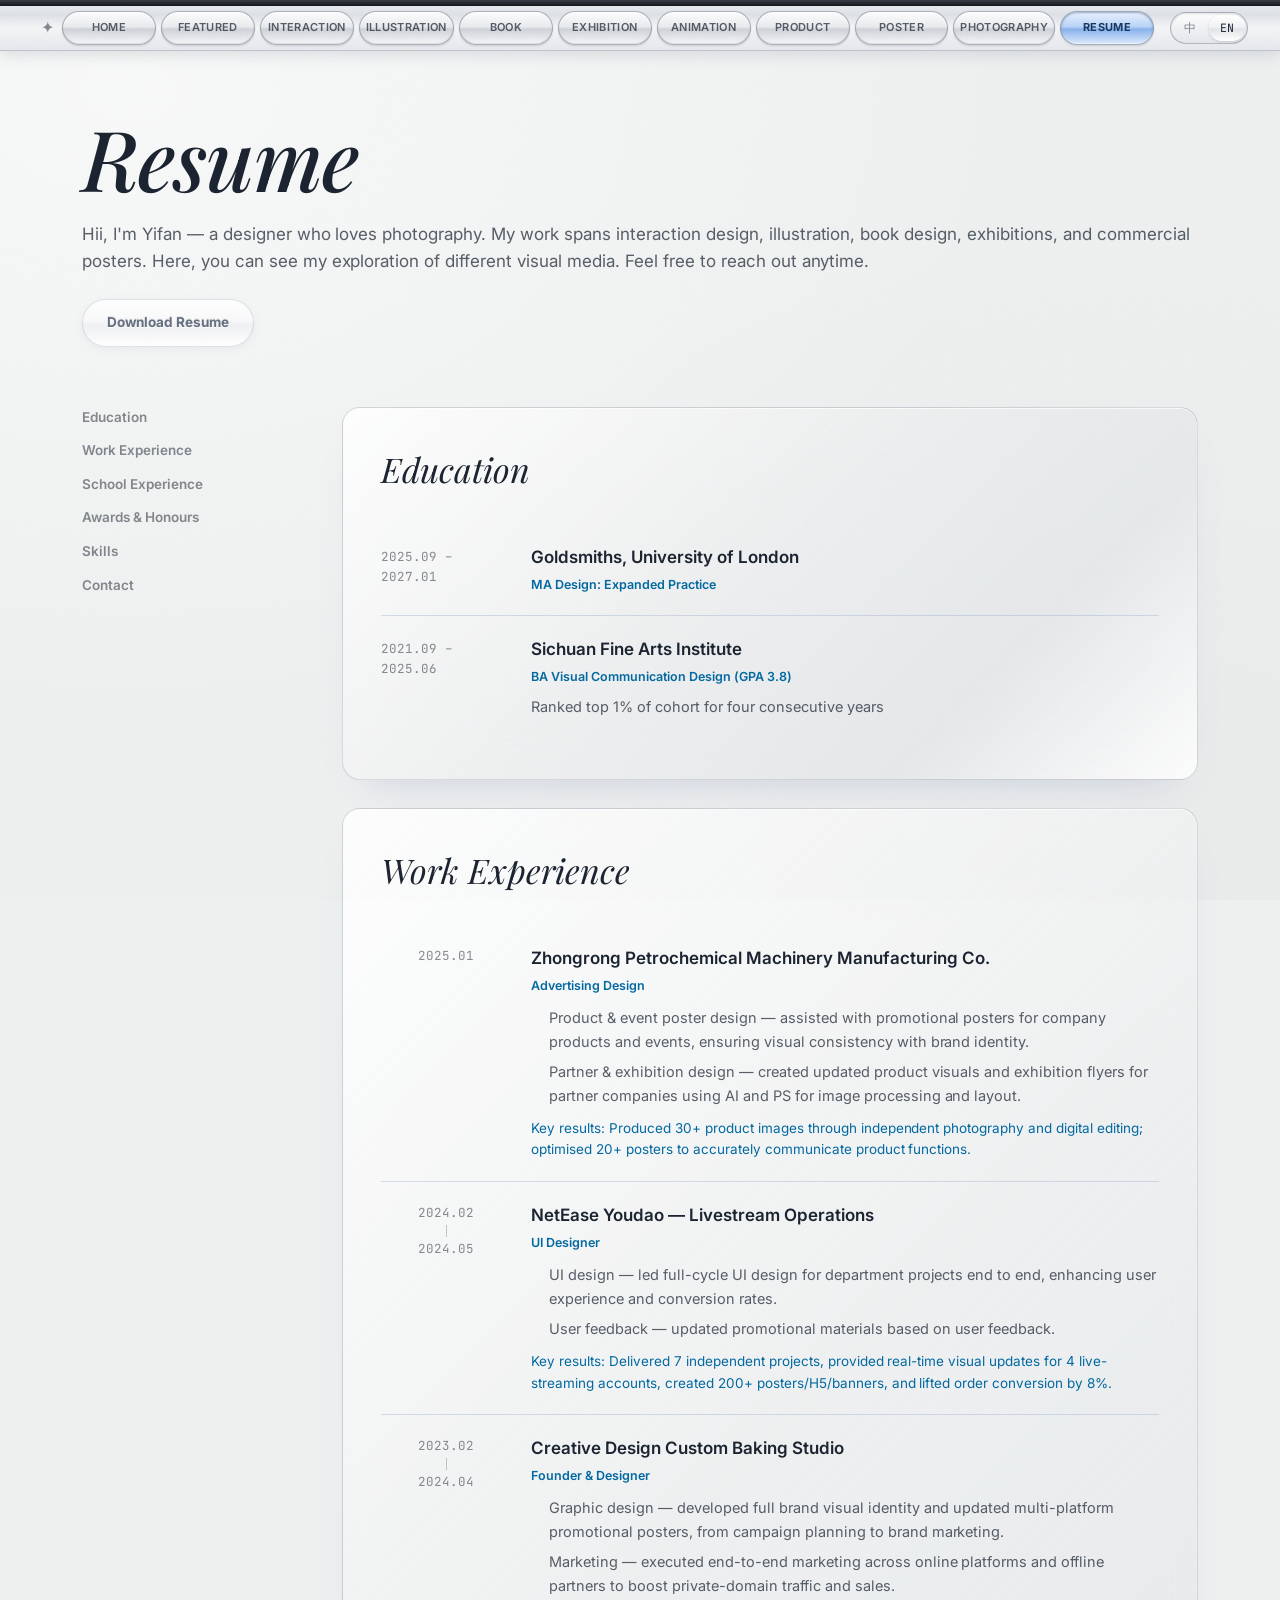
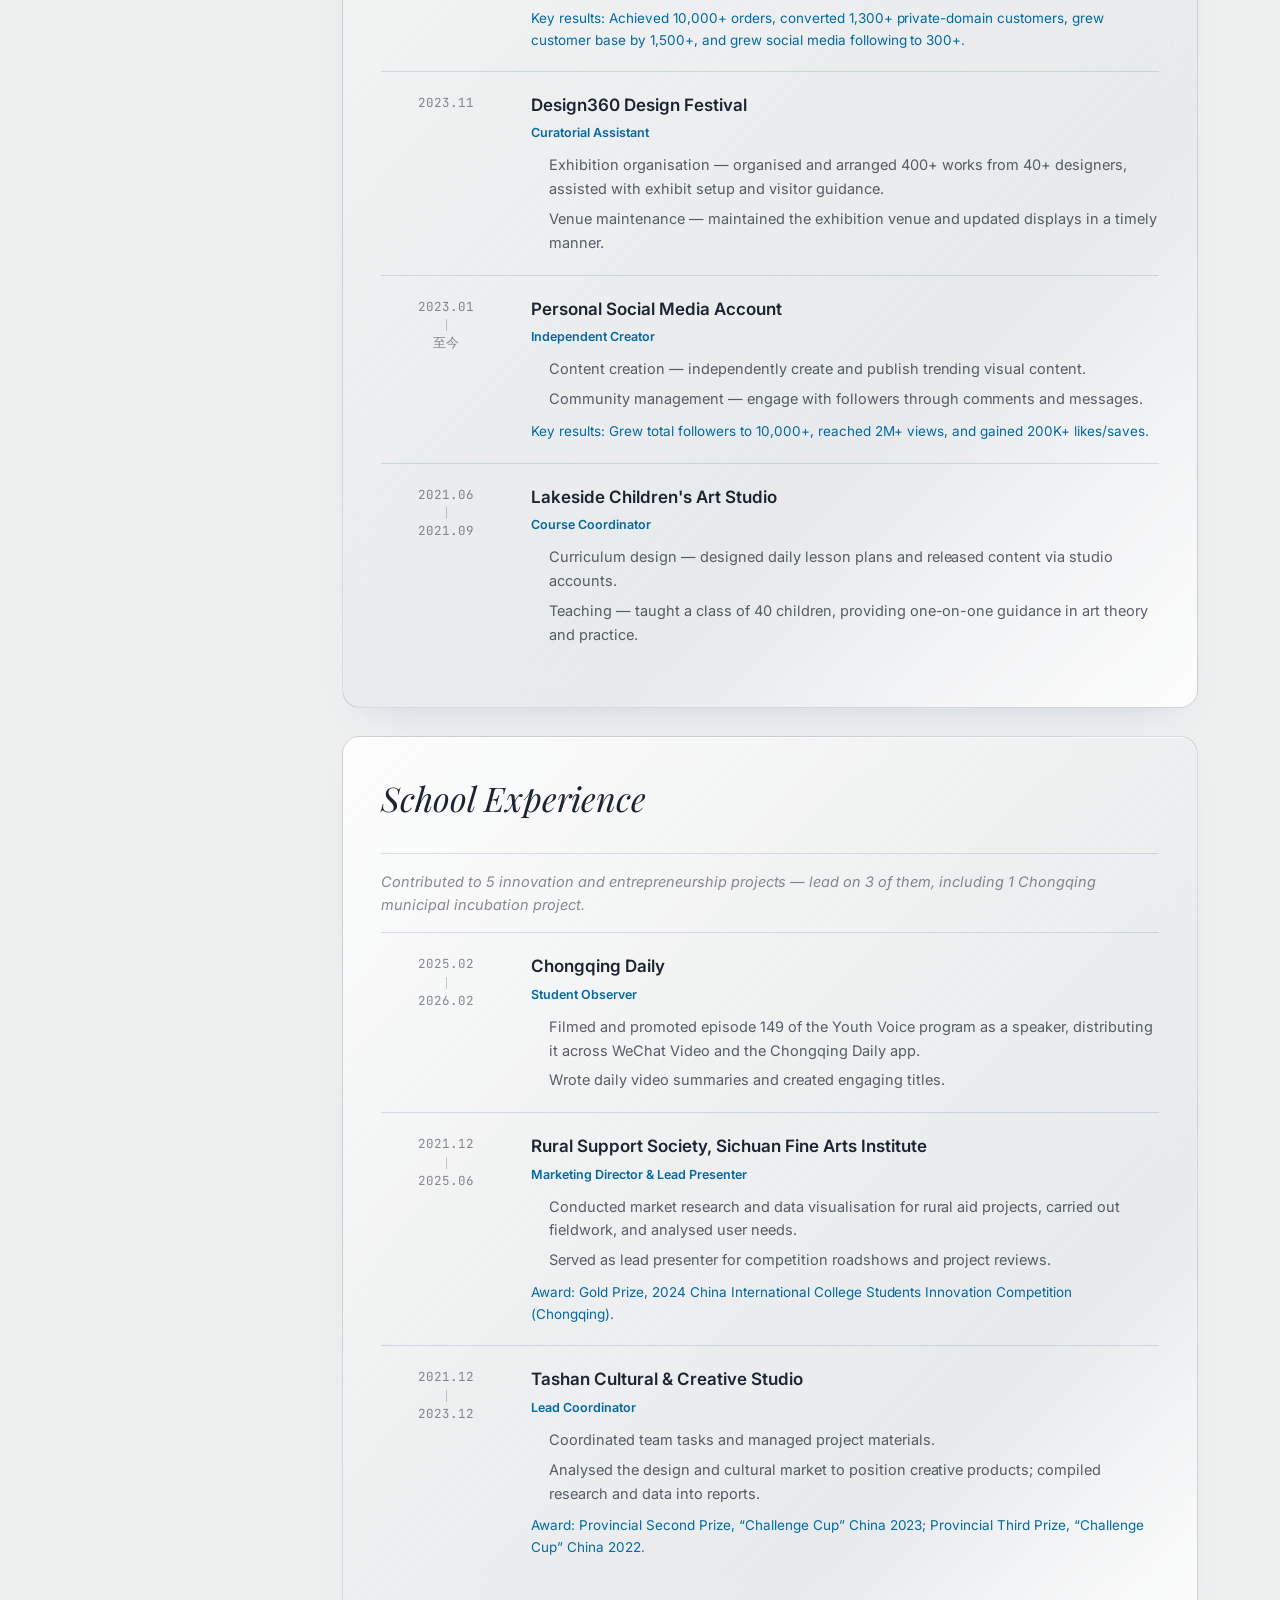
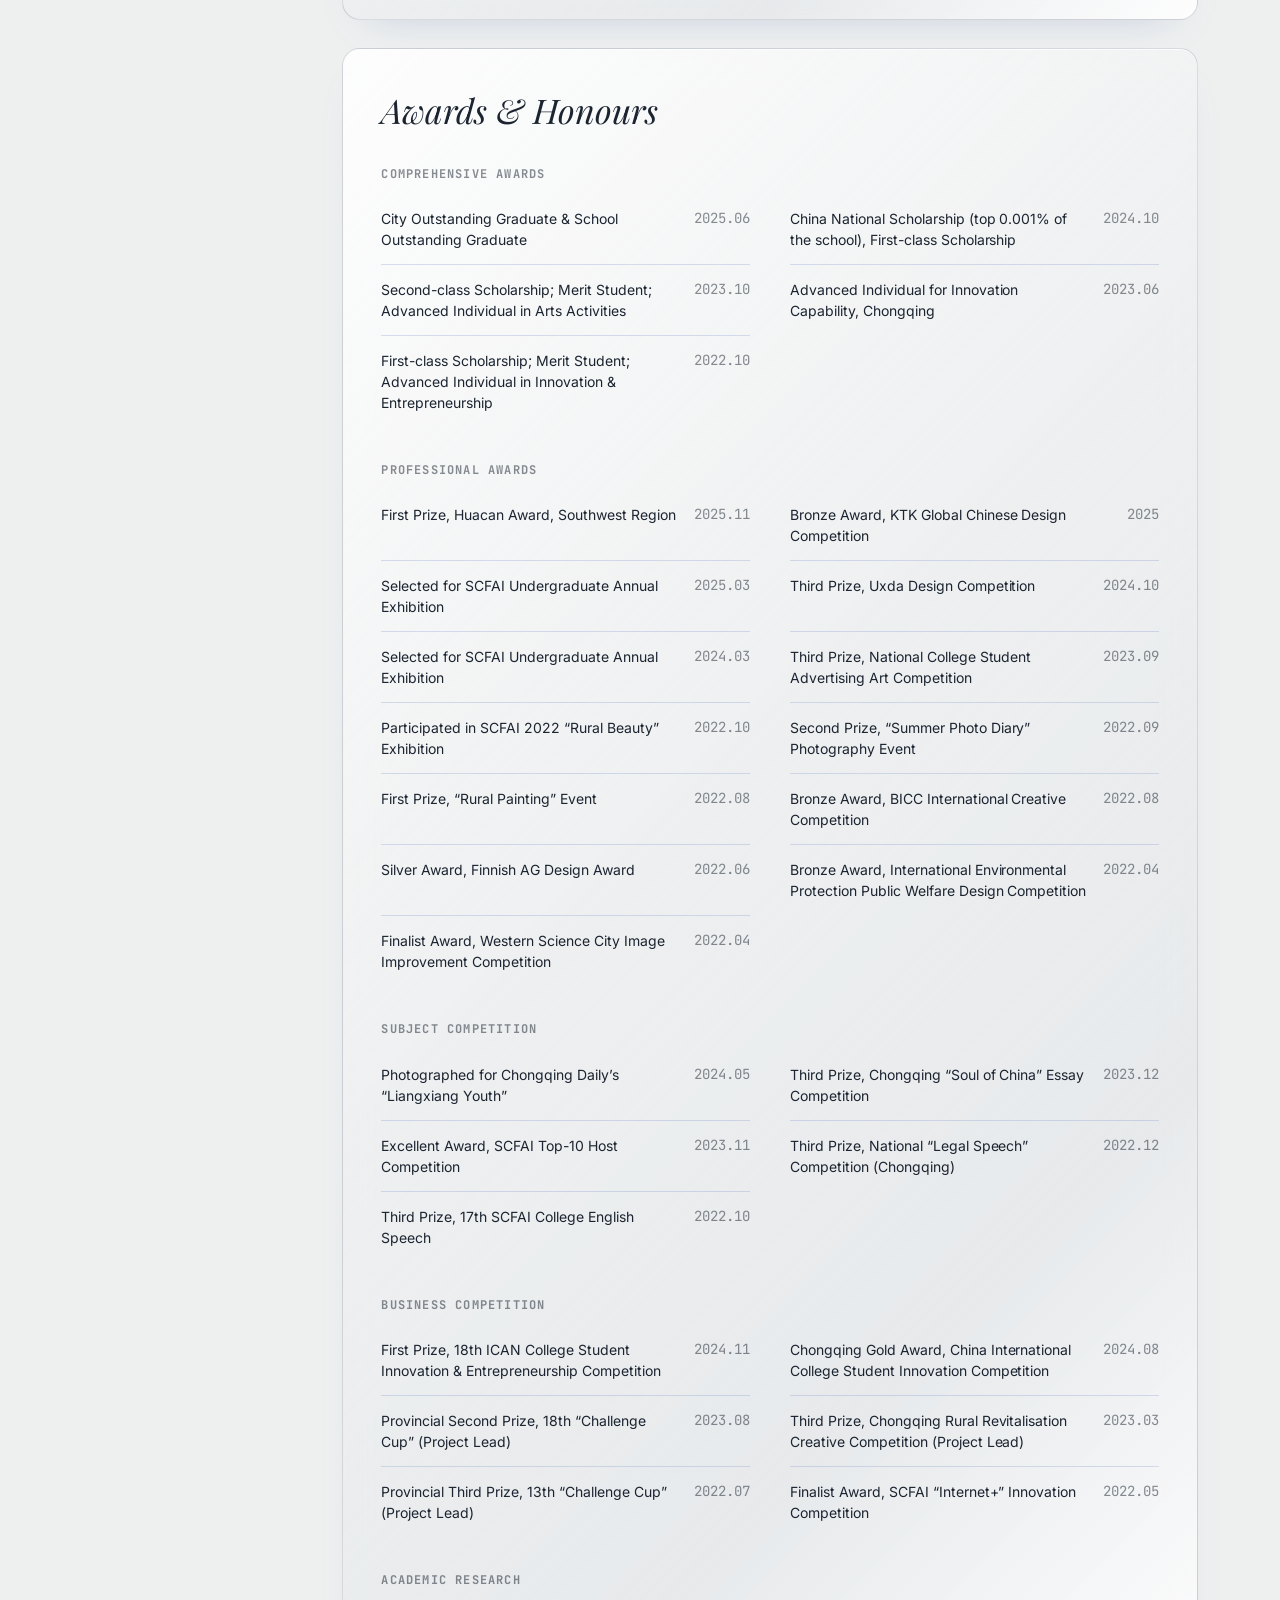
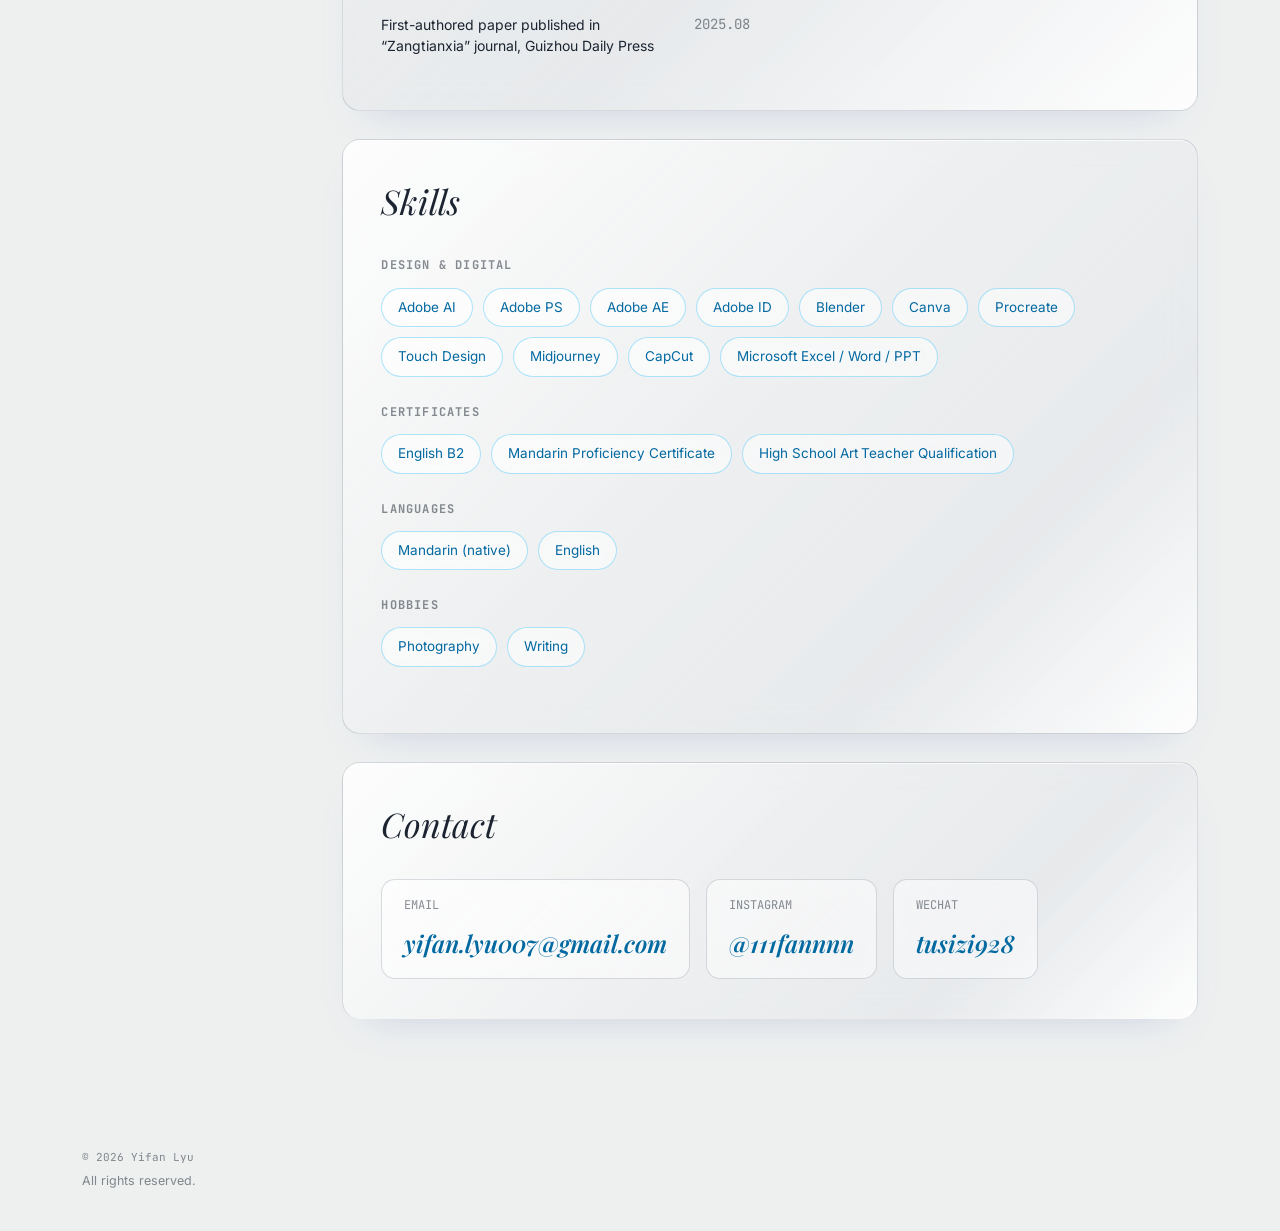
==== about.html @ 65c14242 "v62: mobile-only hero/nav/category/resume rework All changes scoped to max-width media queries — des" ====
<!doctype html>
<html lang="en" data-lang="en">
<head>
<meta charset="UTF-8">
<meta name="viewport" content="width=device-width, initial-scale=1.0">
<title>Resume — Yifan Lyu</title>
<meta name="description" content="Yifan Lyu: education, work experience, awards and contact.">
<link rel="stylesheet" href="css/style.css?v=62">
</head>
<body class="page-about">

<nav class="site-nav">
  <div class="nav-inner">
    <a href="index.html" class="brand" aria-label="Home"><span class="brand-mark">✦</span></a>
    <div class="nav-right">
      <div class="nav-links nav-links-cats" id="nav-cat-links"></div>
      <div class="nav-links nav-links-simple">
        <a href="index.html" data-i18n="nav_home">首页</a>
        <a href="index.html#cat-tiles-section" data-i18n="nav_categories">作品分类</a>
        <a href="index.html#featured-section" data-i18n="nav_featured">精选项目</a>
        <a href="about.html" data-i18n="nav_about">简历</a>
      </div>
      <div class="lang-toggle">
        <button data-lang="zh">中</button>
        <button data-lang="en">EN</button>
      </div>
    </div>
  </div>
</nav>

<header class="page-hero reveal">
  <h1 data-i18n="about_title">简历</h1>
  <p class="intro-bio" data-i18n="intro_bio" style="margin-top:20px;"></p>
  <a class="btn-line" style="margin-top:24px;" href="assets/resume/ifa-lyu-resume.pdf" target="_blank" rel="noopener" data-i18n="about_resume_cta">下载简历</a>
</header>

<div class="about-layout">
  <nav class="about-toc">
    <a href="#education" data-i18n="about_education_kicker">教育背景</a>
    <a href="#work" data-i18n="about_work_kicker">工作经历</a>
    <a href="#research" data-i18n="about_research_kicker">校园经历</a>
    <a href="#awards" data-i18n="about_awards_kicker">荣誉与奖项</a>
    <a href="#skills" data-i18n="about_skills_kicker">技能</a>
    <a href="#contact" data-i18n="about_contact_kicker">联系方式</a>
  </nav>

  <div>
    <section class="about-section reveal" id="education">
      <h2 data-i18n="about_education_kicker">教育背景</h2>
      <div id="education-list"></div>
    </section>

    <section class="about-section reveal" id="work">
      <h2 data-i18n="about_work_kicker">工作经历</h2>
      <div id="work-list"></div>
    </section>

    <section class="about-section reveal" id="research">
      <h2 data-i18n="about_research_kicker">校园经历</h2>
      <div id="research-list"></div>
    </section>

    <section class="about-section reveal" id="awards">
      <h2 data-i18n="about_awards_kicker">荣誉与奖项</h2>
      <div id="awards-list"></div>
    </section>

    <section class="about-section reveal" id="skills">
      <h2 data-i18n="about_skills_kicker">技能</h2>
      <div class="skills-row">
        <h4 data-i18n="skills_design">设计与数字工具</h4>
        <div class="chip-set" id="skills-design"></div>
      </div>
      <div class="skills-row">
        <h4 data-i18n="skills_research">证书</h4>
        <div class="chip-set" id="skills-research"></div>
      </div>
      <div class="skills-row">
        <h4 data-i18n="skills_lang">语言</h4>
        <div class="chip-set" id="skills-lang"></div>
      </div>
      <div class="skills-row">
        <h4 data-i18n="skills_hobbies">兴趣爱好</h4>
        <div class="chip-set" id="skills-hobbies"></div>
      </div>
    </section>

    <section class="about-section reveal" id="contact" style="border-bottom:none;">
      <h2 data-i18n="about_contact_kicker">联系方式</h2>
      <div class="contact-block">
        <div class="contact-item">
          <div class="label">Email</div>
          <a class="value" id="contact-email" href="#"></a>
        </div>
        <div class="contact-item">
          <div class="label">Instagram</div>
          <a class="value" id="contact-instagram" href="#" target="_blank" rel="noopener"></a>
        </div>
        <div class="contact-item">
          <div class="label">WeChat</div>
          <div class="value" id="contact-wechat"></div>
        </div>
      </div>
    </section>
  </div>
</div>

<footer class="site-footer">
  <div class="foot-left">
    <span class="page-index">© <span id="year"></span> Yifan Lyu</span>
    <span data-i18n="footer_rights">保留所有权利。</span>
  </div>
</footer>

<div class="confirm-modal" id="photo-confirm-modal" aria-hidden="true">
  <div class="confirm-backdrop" data-confirm-close></div>
  <div class="confirm-card win">
    <div class="win-titlebar">
      <span class="win-icon"></span>
      <span class="win-title" data-i18n="photo_confirm_title">跳转提示</span>
      <div class="win-controls"><span data-confirm-close>x</span></div>
    </div>
    <div class="win-body confirm-body">
      <p data-i18n="photo_confirm_body">即将离开本站，前往一个独立的摄影作品网站。</p>
      <div class="confirm-actions">
        <button type="button" class="btn-line" data-confirm-close data-i18n="photo_confirm_cancel">取消</button>
        <button type="button" class="btn-solid" id="photo-confirm-ok" data-i18n="photo_confirm_ok">继续前往</button>
      </div>
    </div>
  </div>
</div>

<script src="js/data.js?v=62"></script>
<script src="js/main.js?v=62"></script>
<script src="js/about.js?v=62"></script>
<script>document.getElementById("year").textContent = new Date().getFullYear();</script>
</body>
</html>
---- css/style.css ----
/* =========================================================================
   Yifan Lyu — Portfolio
   Design system: cool pale ground, italic serif display type mixed with a
   grotesk sans, a glossy multi-hue accent system (echoing the 3D-lettered
   "Welcome" key art), hand-marked details.
========================================================================= */

@import url("https://fonts.googleapis.com/css2?family=Playfair+Display:ital,wght@0,500;0,600;0,700;1,500;1,600;1,700&family=Noto+Serif+SC:wght@500;600&family=Inter:wght@400;500;600;700;800;900&family=JetBrains+Mono:wght@400;500&family=Yellowtail&family=Noto+Sans+SC:wght@300;400;500;600&display=swap");

:root {
  --bg: #eef0f0;
  --bg-soft: #e3e6e5;
  --card: #ffffff;
  --ink: #1b2430;
  --ink-70: rgba(27, 36, 48, 0.72);
  --ink-50: rgba(27, 36, 48, 0.52);
  --line: rgba(120, 145, 200, 0.28);
  --line-strong: rgba(70, 90, 140, 0.32);
  --accent: #0369a1;
  --accent-warm: #b91c1c;
  --accent-warm-border: rgba(185, 28, 28, .35);
  --accent-2: #38bdf8;
  --cat-heading: #5b6fc4; /* single blue-violet used for category headings/folder names — not per-category, just one consistent color */
  --accent-pale: #e0f2fe;
  --accent-grad: linear-gradient(125deg, #7dd3fc 0%, #38bdf8 45%, #c084fc 100%);
  --purple: #6b21a8;
  --purple-2: #c084fc;
  --purple-pale: #f3e8ff;

  /* neutral gray-white glass — nav, panels, cards, buttons */
  --glass-grad: linear-gradient(135deg, rgba(255,255,255,.88) 0%, rgba(238,239,240,.68) 45%, rgba(226,228,232,.55) 75%, rgba(255,255,255,.88) 100%);
  --glass-border: rgba(120, 130, 145, 0.28);
  /* white-glass, same material as the buttons — folder tiles + feature cards */
  --folder-grad: linear-gradient(180deg, #ffffff 0%, #f4f5f7 45%, #e3e5ea 55%, #ffffff 100%);
  /* deep, low-shine graphite text treatment for tile numbers etc. */
  --metal-grad: linear-gradient(180deg, #4b5361 0%, #333a45 45%, #3d4451 55%, #262b34 100%);

  --c-yingxiang: #d1531f;
  --c-shouhui: #4f8f52;
  --c-shuji: #ab8f52;
  --c-vi: #9a524f;
  --c-jiaohu: #4f7fb0;
  --c-chanpin: #6f6fae;
  --c-haibao: #c2894f;
  --sage: #d7ddce;
  --sage-ink: #2a2f27;

  --serif: "Playfair Display", "Noto Serif SC", "PingFang SC", serif;
  --sans: "Inter", "PingFang SC", "Microsoft YaHei", "Noto Sans SC", -apple-system, sans-serif;
  --mono: "JetBrains Mono", ui-monospace, monospace;

  --container: 1180px;
  --edge: clamp(20px, 5vw, 32px);
  --radius: 8px;
}

* { box-sizing: border-box; }
html { scroll-behavior: smooth; }

/* Work-listing and project-detail pages keep the warm red accent; the
   homepage and resume page stay on the cool blue --accent default. */
.page-work, .page-project { --accent: var(--accent-warm); }

body {
  margin: 0;
  background-color: var(--bg);
  background-image:
    radial-gradient(at 10% 10%, rgba(255, 255, 255, 0.6) 0px, transparent 55%),
    radial-gradient(at 90% 90%, rgba(0, 0, 0, 0.02) 0px, transparent 55%);
  background-attachment: fixed;
  color: var(--ink);
  font-family: var(--sans);
  font-size: 16px;
  line-height: 1.6;
  letter-spacing: -0.001em;
  -webkit-font-smoothing: antialiased;
  -moz-osx-font-smoothing: grayscale;
  text-rendering: optimizeLegibility;
  overflow-x: hidden;
  cursor: url("../assets/img/cursor-mosaic.png") 2 2, auto;
}

/* Reusable frosted-glass panel — used for nav chrome, cards and boxed content
   so the whole site reads as one consistent Y2K glass system. */
.glass-panel {
  background: var(--glass-grad);
  -webkit-backdrop-filter: blur(20px) saturate(140%);
  backdrop-filter: blur(20px) saturate(140%);
  border: 1px solid var(--glass-border);
  box-shadow: 0 16px 40px rgba(148, 163, 184, 0.20), inset 0 1.5px 0 rgba(255,255,255,.95), inset 0 -2px 4px rgba(186,230,253,.3);
}

img, video { max-width: 100%; display: block; }
a { color: inherit; text-decoration: none; }
button { font: inherit; color: inherit; background: none; border: none; cursor: pointer; }
ul { margin: 0; padding: 0; list-style: none; }
h1, h2, h3, h4, p { margin: 0; }

.container { max-width: var(--container); margin: 0 auto; padding: 0 var(--edge); }

::selection { background: var(--accent); color: var(--bg); }

/* background grain + texture ------------------------------------------- */
body::before {
  content: "";
  position: fixed; inset: 0; pointer-events: none; z-index: 9000;
  opacity: 0.035; mix-blend-mode: multiply;
  background-image: url("data:image/svg+xml,%3Csvg xmlns='http://www.w3.org/2000/svg' width='120' height='120'%3E%3Cfilter id='n'%3E%3CfeTurbulence type='fractalNoise' baseFrequency='0.9' numOctaves='2' stitchTiles='stitch'/%3E%3C/filter%3E%3Crect width='100%25' height='100%25' filter='url(%23n)'/%3E%3C/svg%3E");
}

/* custom cursor ---------------------------------------------------------- */
.cursor-dot {
  position: fixed; top: 0; left: 0; width: 14px; height: 14px;
  border-radius: 50%; background: var(--accent); pointer-events: none;
  z-index: 9999; transform: translate(-50%, -50%);
  transition: width .2s, height .2s, background .2s, opacity .2s;
  opacity: 0;
}
.cursor-dot.active { opacity: 1; }
.cursor-dot.big { width: 46px; height: 46px; background: rgba(209, 83, 31, 0.14); border: 1.5px solid var(--accent); }
@media (max-width: 900px), (hover: none) { .cursor-dot { display: none; } }

/* -------------------------------------------------------------------- nav
   Classic Mac OS X / early-2000s browser chrome: a thin dark strip on top,
   then a steel-gray beveled bar of individually pill-shaped, 3D tab
   buttons — each with its own top highlight and bottom bevel, not a flat
   flush strip of hairline-divided cells. */
.site-nav {
  position: sticky; top: 0; left: 0; right: 0; z-index: 500;
  background: linear-gradient(180deg, #eef0f3 0%, #dde1e6 30%, #f4f5f7 55%, #e6e8ec 100%);
  border-bottom: 1px solid rgba(120, 130, 145, .4);
  box-shadow: 0 4px 14px rgba(60, 70, 90, 0.14);
}
/* nav content is capped to the same --container column as every other
   section so the nav buttons line up with body text at every viewport
   width, while the bar's background/shadow still bleeds full width */
.nav-inner {
  display: flex; align-items: center;
  padding: 6px var(--edge) 0;
  min-height: 50px;
}
.site-nav::before {
  content: ""; position: absolute; top: 0; left: 0; right: 0; height: 6px;
  background: linear-gradient(180deg, #3a3f47 0%, #14161a 100%);
  z-index: 0; pointer-events: none;
}
.site-nav .brand {
  position: relative; z-index: 1;
  display: flex; align-items: center; justify-content: center;
  width: 30px; height: 34px; flex-shrink: 0;
}
.brand-mark {
  font-size: 16px; color: var(--ink-50); transition: color .2s, transform .3s;
}
.site-nav .brand:hover .brand-mark { color: var(--accent); transform: rotate(90deg); }

.nav-links { display: flex; align-items: stretch; gap: 5px; height: 34px; }
.nav-links a {
  display: flex; align-items: center; justify-content: center;
  font-size: 12px; font-weight: 600; letter-spacing: .03em; text-transform: uppercase;
  position: relative; padding: 0 15px; border-radius: 999px;
  background: linear-gradient(180deg, #fdfdfe 0%, #e9ebee 46%, #cfd3d9 54%, #f6f7f8 100%);
  border: 1px solid rgba(110, 120, 135, .55);
  box-shadow: inset 0 1px 0 rgba(255,255,255,.95), inset 0 -1px 1px rgba(30,35,45,.12), 0 1px 2px rgba(30,35,45,.15);
  color: var(--ink-70); transition: background .18s, color .18s, box-shadow .18s, transform .15s;
}
.nav-links a:hover { transform: translateY(-1px); box-shadow: inset 0 1px 0 rgba(255,255,255,1), inset 0 -1px 1px rgba(30,35,45,.12), 0 3px 6px rgba(30,35,45,.22); }
.nav-links a.current {
  color: #173764; font-weight: 700;
  background: linear-gradient(180deg, #eaf2ff 0%, #b9d3f7 46%, #8bb3ec 54%, #dcebfd 100%);
  box-shadow: inset 0 1px 2px rgba(15,40,90,.35), inset 0 -1px 0 rgba(255,255,255,.6), 0 1px 2px rgba(30,35,45,.15);
}
/* category links stretch to fill the whole header, evenly spaced */
.nav-links-cats { flex: 1; justify-content: space-evenly; min-width: 0; }
.nav-links-cats a { flex: 1; font-size: 11px; padding: 0 6px; white-space: nowrap; }
.nav-links-simple { display: none; }
@media (max-width: 980px) {
  .nav-links-cats { display: none; }
  .nav-links-simple { display: flex; }
}
@media (max-width: 1180px) {
  .nav-links-cats a { padding: 0 4px; font-size: 10px; }
}

.lang-toggle {
  display: flex; align-items: center;
  border: 1px solid rgba(110, 120, 135, .5);
  background: linear-gradient(180deg, #fdfdfe 0%, #e5e7eb 100%);
  border-radius: 999px; padding: 2px; gap: 2px; font-family: var(--mono);
  font-size: 11.5px; letter-spacing: .04em;
  box-shadow: inset 0 1px 2px rgba(60,70,90,.15);
}
.lang-toggle button {
  padding: 4px 11px; border-radius: 999px; color: var(--ink-50); transition: background .2s, color .2s, box-shadow .2s;
}
.lang-toggle button.active {
  background: linear-gradient(180deg, #ffffff 0%, #f2f3f5 45%, #e2e4e8 55%, #ffffff 100%);
  color: var(--ink); box-shadow: inset 0 1px 0 #fff, 0 1px 3px rgba(100,110,130,.25);
}
.nav-right { position: relative; z-index: 1; display: flex; align-items: center; gap: 16px; height: 34px; flex: 1; min-width: 0; }
.nav-burger { display: none; }

@media (max-width: 520px) {
  .nav-inner { padding: 6px 18px 0; }
  .nav-right { gap: 8px; }
  .nav-links a { padding: 0 10px; font-size: 11px; }
  .lang-toggle { font-size: 11px; }
  .lang-toggle button { padding: 4px 9px; }
}
/* nav-links-simple now carries 4 items (Home / Categories / Featured /
   Resume) instead of 2 — tightened further so it still fits one line on
   an actual phone instead of wrapping or overflowing the nav bar */
@media (max-width: 460px) {
  .nav-links-simple { gap: 3px; }
  .nav-links-simple a { padding: 0 7px; font-size: 9.5px; letter-spacing: .01em; }
  .nav-right { gap: 6px; }
}
@media (max-width: 380px) {
  .nav-links-simple a { padding: 0 5px; font-size: 9px; }
}

/* gray-white glass/crystal buttons — soft frosted bevel, no color-coded gel.
   Solid + outline share the same footprint, just different fill weight. */
.btn-solid, .btn-line {
  display: inline-flex; align-items: center; gap: 9px;
  padding: 12px 24px; border-radius: 999px;
  font-size: 13.5px; font-weight: 700;
  /* gray, slightly reflective label — a soft light hit from above, a faint
     dark rim below, on a mid-gray base rather than near-black ink */
  color: #667081;
  text-shadow: 0 1px 0 rgba(255,255,255,.9), 0 -1px 0 rgba(50,60,75,.12);
  transition: transform .25s ease, box-shadow .25s ease;
}
.btn-solid {
  background: linear-gradient(180deg, #ffffff 0%, #f4f5f7 45%, #e3e5ea 55%, #ffffff 100%);
  border: 1px solid rgba(148, 163, 184, .45);
  box-shadow: inset 0 1px 0 #ffffff, 0 3px 10px rgba(100, 110, 130, 0.14);
}
.btn-solid:hover { transform: translateY(-2px); box-shadow: inset 0 1px 0 #ffffff, 0 10px 20px rgba(100, 110, 130, 0.2); }
.btn-line {
  background: linear-gradient(180deg, #ffffff 0%, #f9f9fa 45%, #f0f1f3 55%, #ffffff 100%);
  border: 1px solid rgba(148, 163, 184, .3);
  box-shadow: inset 0 1px 0 #ffffff, 0 2px 8px rgba(100, 110, 130, 0.08);
}
.btn-line:hover { transform: translateY(-2px); box-shadow: inset 0 1px 0 #ffffff, 0 8px 16px rgba(100, 110, 130, 0.18); }
.kicker {
  font-family: var(--mono); font-size: 12px; text-transform: uppercase; letter-spacing: .12em;
  color: var(--ink-50);
}

/* ============================================================ welcome hero
   The user's own sky-and-grass photo, an iBook with the WELCOME letters
   swaying on its screen, a scatter of classic silver "Virtual PC Console"
   note windows kept perfectly upright (no tilt), and a few soap bubbles
   drifting up on load. */
.welcome-hero {
  position: relative; overflow: hidden;
  display: flex; flex-direction: column; align-items: center; justify-content: flex-start;
  padding: 40px var(--edge) 30px; gap: 8px;
  background: url("../assets/img/hero/hero-sky-photo2.webp") center top / cover no-repeat;
}
/* ---- soft decorative clouds drifting rightward behind the iBook — the sky
   photo itself can't be panned (it would expose its edges), so this is a
   separate overlay layer instead: safe to loop forever at any viewport. ---- */
.hero-clouds { position: absolute; inset: 0; overflow: hidden; pointer-events: none; z-index: 1; }
.hero-cloud {
  position: absolute; left: -30%;
  border-radius: 50%;
  background: radial-gradient(ellipse at center, rgba(255,255,255,.5) 0%, rgba(255,255,255,.22) 50%, transparent 75%);
  filter: blur(7px);
  animation: hero-cloud-drift linear infinite;
}
@keyframes hero-cloud-drift {
  0% { transform: translateX(0); }
  100% { transform: translateX(160vw); }
}
@media (prefers-reduced-motion: reduce) { .hero-cloud { display: none; } }

/* fade the photo into the page background at the bottom edge instead of a hard cut */
.welcome-hero::after {
  content: ""; position: absolute; left: 0; right: 0; bottom: 0; height: 240px;
  background: linear-gradient(to bottom,
    rgba(238,240,240,0) 0%,
    rgba(238,240,240,.22) 35%,
    rgba(238,240,240,.55) 62%,
    rgba(238,240,240,.85) 84%,
    var(--bg) 100%);
  pointer-events: none; z-index: 1;
}
.welcome-kicker {
  font-family: var(--mono); font-size: 12px; text-transform: uppercase; letter-spacing: .12em;
  color: #ffffff; text-shadow: 0 1px 3px rgba(20,40,20,.35);
}

/* ---- the screen scene: iBook centerpiece (enlarged), windows overlapping beside it ---- */
.crt-scene { position: relative; width: min(1400px, 100%); z-index: 2; }
.crt-wrap { position: relative; width: min(580px, 56vw); margin: 0 auto; z-index: 3; filter: drop-shadow(0 24px 40px rgba(20,40,20,.3)); }
.crt-wrap img.crt-monitor-img { width: 100%; height: auto; display: block; }

.crt-screen {
  position: absolute; left: 17.23%; top: 18.39%; width: 63.87%; height: 46.78%;
  overflow: hidden;
  /* letters pinned toward the top of the screen, freeing the lower portion
     for the bubble-density slider to sit on without covering them */
  display: flex; align-items: flex-start; justify-content: center;
  background: #cfe0ea;
}
.crt-screen::before {
  content: ""; position: absolute; inset: -6px; z-index: 0;
  background: url("../assets/img/hero/sky-clean.webp") center / cover no-repeat;
  filter: blur(3px);
  opacity: .85;
}
.welcome-3d-wrap { position: relative; width: 100%; aspect-ratio: 2503 / 1490; margin-top: 4%; }
.wp-dust { position: absolute; inset: 0; width: 100%; height: 100%; pointer-events: none; }

@property --sway-y { syntax: '<length>'; inherits: false; initial-value: 0px; }
@property --sway-r { syntax: '<angle>'; inherits: false; initial-value: 0deg; }
@property --mx { syntax: '<length>'; inherits: false; initial-value: 0px; }
@property --my { syntax: '<length>'; inherits: false; initial-value: 0px; }

.wp-piece {
  position: absolute; height: auto; display: block;
  filter: drop-shadow(0 6px 8px rgba(20,27,38,.2));
  transform: translate(var(--mx, 0px), calc(var(--my, 0px) + var(--sway-y, 0px))) rotate(var(--sway-r, 0deg));
  /* no CSS transition here on purpose — --mx/--my are already updated every
     animation frame from JS while the mouse moves (see initHeroParallax),
     so a transition on the same "transform" property would restart itself
     ~60x/sec, fighting the already-running welcome-sway keyframe animation
     and causing visible stutter right as the cursor gets close. The JS
     eases the mouse-leave reset manually instead. */
  animation: welcome-sway var(--dur, 4.2s) ease-in-out infinite;
  animation-delay: var(--delay, 0s);
  will-change: transform;
}
@keyframes welcome-sway {
  0%, 100% { --sway-y: 0px; --sway-r: 0deg; }
  50% { --sway-y: var(--amp, -8px); --sway-r: var(--rot, 1.4deg); }
}
@media (prefers-reduced-motion: reduce) {
  .wp-piece { animation: none; }
}

/* ---- soap bubbles drifting up through the scene on load — same backdrop
   layer as the orbiting photos, behind the computer and windows ---- */
.hero-bubbles { position: absolute; inset: 0; overflow: hidden; pointer-events: none; z-index: 1; }
.hero-bubble-float {
  position: absolute; bottom: -8%; z-index: 2; border-radius: 50%; pointer-events: none;
  opacity: 0;
  /* soap-film iridescence: picks up a bit of the sky/grass scene it drifts
     through — blue, green and a touch of pink — over a bright highlight. */
  background:
    radial-gradient(circle at 30% 26%, rgba(255,255,255,.9) 0%, rgba(255,255,255,.2) 18%, transparent 32%),
    radial-gradient(circle at 70% 72%, rgba(110,190,255,.4) 0%, transparent 54%),
    radial-gradient(circle at 78% 28%, rgba(160,255,180,.3) 0%, transparent 46%),
    radial-gradient(circle at 22% 74%, rgba(255,180,225,.24) 0%, transparent 50%),
    rgba(255,255,255,.1);
  border: 1.5px solid rgba(255,255,255,.7);
  box-shadow: inset 0 0 16px rgba(255,255,255,.4), inset 0 0 30px rgba(130,200,255,.2), 0 6px 16px rgba(20,40,20,.1);
  /* backwards fill so the pre-delay state is genuinely the 0% keyframe
     (invisible, unrisen) instead of the element's own base style — without
     this, a bubble sits fully visible at rest until its delay elapses. */
  animation: bubble-rise linear infinite;
  animation-fill-mode: backwards;
}
@keyframes bubble-rise {
  0% { transform: translateY(0) translateX(0); opacity: 0; }
  8% { opacity: .85; }
  90% { opacity: .6; }
  100% { transform: translateY(calc(-1 * var(--rise, 700px))) translateX(var(--drift, 30px)); opacity: 0; }
}
@media (prefers-reduced-motion: reduce) { .hero-bubble-float { display: none; } }

/* ---- crystal-glass popup windows, scattered around, always upright — same
   glossy-bevel material family as the buttons and folder tabs, with a
   diagonal shine sweep for a proper "亮晶晶" glinting read ---- */
.win {
  position: relative;
  display: block; border-radius: 7px; overflow: hidden;
  background: linear-gradient(165deg, #ffffff 0%, #f2f7ff 38%, #dfeafb 58%, #ffffff 100%);
  border: 1px solid rgba(255,255,255,.9);
  box-shadow:
    0 18px 36px -14px rgba(15,25,45,.5),
    inset 0 1.5px 0 rgba(255,255,255,.95),
    inset 0 0 0 1px rgba(170,195,230,.45);
  transition: transform .2s ease, box-shadow .2s ease;
}
.win::after {
  content: ""; position: absolute; inset: 0; pointer-events: none; z-index: 3;
  background: linear-gradient(115deg,
    rgba(255,255,255,.7) 0%, rgba(255,255,255,.18) 18%,
    transparent 32%, transparent 68%,
    rgba(255,255,255,.4) 86%, rgba(255,255,255,.08) 100%);
  mix-blend-mode: screen;
}
.win:hover { transform: translateY(-3px); }
.win-titlebar {
  position: relative; overflow: hidden; z-index: 2;
  display: flex; align-items: center; gap: 6px; padding: 3px 4px 3px 6px;
  background: linear-gradient(180deg, #ffffff 0%, #eef4fc 45%, #d9e6f7 55%, #ffffff 100%);
  border-bottom: 1px solid rgba(150,175,210,.6);
  cursor: grab;
}
.win.dragging, .sys-note.dragging { z-index: 50; box-shadow: 0 26px 50px -12px rgba(10,15,15,.55); }
.win.dragging .win-titlebar, .sys-note.dragging .win-titlebar { cursor: grabbing; }
.win-icon {
  width: 12px; height: 12px; flex-shrink: 0; background: #6fa8dc;
  border: 1px solid #3d6fa1; border-radius: 2px;
}
.win-title { flex: 1; font-family: var(--sans); font-size: 11px; font-weight: 700; letter-spacing: 0; color: #2c2c28; white-space: nowrap; overflow: hidden; text-overflow: ellipsis; }
.win-controls { display: flex; gap: 2px; position: relative; }
.win-controls span {
  width: 14px; height: 13px; display: flex; align-items: center; justify-content: center;
  font-size: 9px; line-height: 1; font-family: var(--sans); font-weight: 700;
  background: linear-gradient(180deg, #ffffff 0%, #e2e0d6 100%); color: #4a4a44;
  border: 1px solid #999488; border-radius: 2px;
}
.win-controls span:last-child { color: #c22; }
.win-menubar {
  position: relative; z-index: 2;
  display: flex; gap: 10px; padding: 3px 8px;
  background: rgba(247,250,255,.9); border-bottom: 1px solid rgba(210,222,240,.8);
  font-family: var(--sans); font-size: 10.5px; color: #4a4a44;
}
.win-body { position: relative; z-index: 2; padding: 12px 14px; background: transparent; color: var(--ink); }

.scatter-windows { display: flex; flex-wrap: wrap; justify-content: center; gap: 14px; margin-top: 6px; z-index: 2; }
.scatter-windows .win { width: clamp(190px, 42vw, 230px); }
.scatter-windows .win-body { font-size: 12.5px; line-height: 1.55; }

/* below the 980px breakpoint the note windows fall out of their absolute
   overlapping slots and stack in a plain flex-wrap list under the iBook.
   On an actual phone that's a dozen full-size app windows stacked end to
   end — dropped entirely on mobile (desktop/tablet ≥720px unaffected,
   still gets the full scattered-window layout). */
@media (max-width: 720px) {
  .scatter-windows { display: none; }
}

/* ---- bubble-density slider — sits on the lower part of the iBook screen
   itself (the letters are pinned to the top of the screen to clear it) ---- */
.hero-bubble-slider {
  position: relative; z-index: 4; display: flex; align-items: center; gap: 8px; overflow: hidden;
  margin: 10px auto 0; padding: 5px 12px; width: fit-content;
  background: linear-gradient(165deg, rgba(255,255,255,.92) 0%, rgba(242,247,255,.85) 38%, rgba(223,234,251,.8) 58%, rgba(255,255,255,.92) 100%);
  border: 1px solid rgba(255,255,255,.9); border-radius: 999px;
  box-shadow: 0 10px 22px -10px rgba(15,25,45,.4), inset 0 1.5px 0 rgba(255,255,255,.95), inset 0 0 0 1px rgba(170,195,230,.4);
  -webkit-backdrop-filter: blur(6px); backdrop-filter: blur(6px);
  font-family: var(--mono); font-size: 10.5px; color: var(--ink-70); letter-spacing: .04em;
}
.hero-bubble-slider::after {
  content: ""; position: absolute; inset: 0; pointer-events: none;
  background: linear-gradient(115deg,
    rgba(255,255,255,.7) 0%, rgba(255,255,255,.15) 20%,
    transparent 36%, transparent 64%,
    rgba(255,255,255,.35) 84%, rgba(255,255,255,.06) 100%);
  mix-blend-mode: screen;
}
.hero-bubble-slider input[type="range"] {
  width: 100px; accent-color: var(--accent);
}
.hero-bubble-slider .bubble-pct { min-width: 2.6em; text-align: right; font-weight: 700; color: var(--ink); }

/* ---- compact "System Protection"-style toast for the lead intro line —
   same crystal-glass material as .win ---- */
.sys-note {
  position: relative;
  display: block; border-radius: 7px; overflow: hidden;
  background: linear-gradient(165deg, #ffffff 0%, #f2f7ff 38%, #dfeafb 58%, #ffffff 100%);
  border: 1px solid rgba(255,255,255,.9);
  box-shadow:
    0 18px 36px -14px rgba(15,25,45,.5),
    inset 0 1.5px 0 rgba(255,255,255,.95),
    inset 0 0 0 1px rgba(170,195,230,.45);
}
.sys-note::after {
  content: ""; position: absolute; inset: 0; pointer-events: none; z-index: 3;
  background: linear-gradient(115deg,
    rgba(255,255,255,.7) 0%, rgba(255,255,255,.18) 18%,
    transparent 32%, transparent 68%,
    rgba(255,255,255,.4) 86%, rgba(255,255,255,.08) 100%);
  mix-blend-mode: screen;
}
.sys-note .win-titlebar { padding: 3px 4px 3px 6px; }
.sys-note .sys-body { position: relative; z-index: 2; display: flex; align-items: flex-start; gap: 8px; padding: 10px 12px; }
.sys-note .sys-icon {
  width: 20px; height: 20px; border-radius: 50%; flex-shrink: 0;
  background: radial-gradient(circle at 35% 30%, #7ec3f5, #1c6fc2 70%);
  color: #fff; font-family: var(--serif); font-style: italic; font-weight: 700; font-size: 13px;
  display: flex; align-items: center; justify-content: center;
}
.sys-note .sys-text { font-family: var(--sans); font-size: 11px; line-height: 1.5; color: #2c2c28; }

@media (min-width: 980px) {
  .crt-scene { min-height: 555px; }
  .crt-wrap { position: absolute; left: 50%; top: 4px; transform: translateX(-50%); }
  .scatter-windows { position: absolute; inset: 0; margin-top: 0; display: block; }
  .scatter-windows .win,
  .scatter-windows .sys-note {
    position: absolute; left: var(--slot-x); top: var(--slot-y); transform: none;
    z-index: var(--slot-z, 2);
  }
  .scatter-windows .win { width: var(--slot-w, 210px); }
  .scatter-windows .sys-note { width: var(--slot-w, 200px); }
  /* positioned relative to .crt-wrap now (it's nested inside it) — sits in
     the lower part of the screen, below the top-pinned letters; if space
     runs short it's fine to spill onto the Apple logo below the screen */
  .hero-bubble-slider {
    position: absolute; left: 50%; top: 60%; transform: translateX(-50%) scale(.88);
    margin: 0; z-index: 5; font-size: 9px; padding: 3px 9px; gap: 5px;
  }
  .hero-bubble-slider input[type="range"] { width: 64px; }
}

/* sit above the bubble layer (z-index 2) so drifting bubbles never wash
   out the name, tagline or buttons */
.welcome-sub {
  position: relative; z-index: 3;
  font-size: clamp(15px, 2vw, 18px); color: #ffffff; text-shadow: 0 1px 3px rgba(20,40,20,.4); text-align: center;
}
.welcome-sub strong { font-family: var(--serif); font-style: italic; font-weight: 600; }
.welcome-tagline {
  position: relative; z-index: 3;
  font-size: clamp(13px, 1.5vw, 15px); color: rgba(255,255,255,.9); text-shadow: 0 1px 3px rgba(20,40,20,.4); max-width: 60ch; text-align: center;
}
.welcome-actions { position: relative; z-index: 3; display: flex; align-items: center; justify-content: center; gap: 16px; }

@media (max-width: 720px) {
  .welcome-hero { padding-top: 40px; gap: 4px; }
  /* the role line reads fine on a wide desktop hero but just eats vertical
     space above the fold on a phone — dropped on mobile only */
  .welcome-kicker { display: none; }
  /* was sized as a fraction of the hero (56vw), which shrinks to a tiny
     iBook with a lot of dead blue space around it on a narrow phone —
     mobile gets its own, much larger fraction of the screen width instead */
  .crt-wrap { width: min(440px, 86vw); }
  /* with .scatter-windows hidden above, "I'm Yifan Lyu" now follows the
     computer directly with no leftover gap where the popups used to sit */
}

/* ----------------------------------------------------------------- intro
   (still used standalone on about.html's page-hero) */
.intro-bio {
  font-size: clamp(16px, 1.8vw, 19px); line-height: 1.7; color: var(--ink);
}

@media (max-width: 860px) {
  .intro-grid { grid-template-columns: 1fr; gap: 24px; }
}

/* ------------------------------------------------------- category groups */
.cat-groups { max-width: var(--container); margin: 0 auto; padding: 0 var(--edge); display: flex; flex-direction: column; gap: 64px; }
.cat-group-head { display: flex; align-items: baseline; gap: 12px; margin-bottom: 22px; }
.cat-group-head .dot { width: 9px; height: 9px; border-radius: 50%; flex-shrink: 0; }
.cat-group-head h3 {
  font-family: var(--serif); font-style: italic; font-weight: 500;
  font-size: clamp(22px, 2.6vw, 30px);
  /* one consistent blue-violet instead of flat black — kept to a single
     color (not per-category) so the list doesn't turn into a rainbow */
  color: var(--cat-heading);
}
.cat-group-head .cat-en { font-family: var(--mono); font-size: 11.5px; color: var(--ink-50); text-transform: uppercase; letter-spacing: .06em; }

/* ------------------------------------------------------ category tile grid
   Back to a grid of individual folder icons (crystal-gold material) with
   preview photos peeking out of the top on hover — the wide cascading-tab
   version didn't land, this is closer to the reference. */
.cat-tile-grid {
  max-width: var(--container); margin: 0 auto; padding: 0 var(--edge);
  display: grid; grid-template-columns: repeat(4, 1fr); gap: 34px 16px;
}
.cat-tile {
  display: flex; flex-direction: column; align-items: center; text-align: center;
  position: relative; padding-top: 40px; z-index: 1;
  transition: transform .3s cubic-bezier(.2,.8,.2,1), z-index 0s;
}
.cat-tile:hover { transform: translateY(-5px); z-index: 20; }

/* Photos tucked "inside" the folder — hidden above the icon, they slide down
   and fan out when the tile is hovered, as if the folder just opened. Kept
   close to the icon itself (not the old, far-away 74px gap). */
.cat-tile-peek {
  position: absolute; left: 8%; right: 8%; bottom: 100%; height: 56px;
  z-index: 1; pointer-events: none;
}
.cat-tile-peek img {
  position: absolute; bottom: 0; width: 56px; height: 56px; object-fit: cover;
  border-radius: 6px; border: 2px solid var(--card); box-shadow: 0 8px 18px -6px rgba(20,27,38,.35);
  transform: translateY(85%) scale(.85) rotate(calc((var(--pi, 0) - 1) * 8deg));
  opacity: 0; transition: transform .4s cubic-bezier(.2,.8,.2,1), opacity .3s;
  transition-delay: calc(var(--pi, 0) * .05s);
}
.cat-tile-peek img:nth-child(1) { left: 0; }
.cat-tile-peek img:nth-child(2) { left: 50%; margin-left: -28px; z-index: 2; }
.cat-tile-peek img:nth-child(3) { right: 0; }
.cat-tile:hover .cat-tile-peek img { transform: translateY(0) scale(1) rotate(calc((var(--pi, 0) - 1) * 8deg)); opacity: 1; }

/* The folder icon — a proper inline SVG (see folderSvg() in gallery.js):
   a darker back flap with the tab, a lighter crystal-glass front pocket
   layered over it for real depth. Lifts and tilts open (with a colored
   glow in the category's own color) on hover. */
.cat-tile-icon {
  width: 96px; aspect-ratio: 100 / 78; margin: 0 auto 12px;
  filter: drop-shadow(0 10px 14px rgba(150,110,10,.28));
  transition: transform .3s cubic-bezier(.2,.8,.2,1), filter .3s;
  transform-origin: 50% 100%;
}
.cat-tile-icon-svg { width: 100%; height: 100%; display: block; opacity: .88; }
.cat-tile:hover .cat-tile-icon {
  transform: scale(1.08) rotate(-3deg) translateY(-3px);
  filter: drop-shadow(0 16px 22px var(--tile-c, rgba(150,110,10,.4)));
}
.cat-tile-folder { position: relative; z-index: 2; }
.cat-tile-num {
  font-family: var(--serif); font-style: italic; font-weight: 700;
  font-size: clamp(19px, 1.7vw, 23px); margin-bottom: 4px;
  background: var(--metal-grad); background-clip: text; -webkit-background-clip: text;
  color: transparent; -webkit-text-fill-color: transparent;
  filter: drop-shadow(0 1px 1px rgba(20,24,30,.15));
}
.cat-tile-name { font-family: var(--serif); font-weight: 500; font-size: 15.5px; color: var(--cat-heading); }
.cat-tile-en { margin-top: 4px; font-family: var(--mono); font-size: 10.5px; text-transform: uppercase; letter-spacing: .07em; color: var(--ink-50); }

@media (max-width: 900px) {
  .cat-tile-grid { grid-template-columns: repeat(2, 1fr); gap: 32px 14px; }
}
@media (max-width: 480px) {
  .cat-tile-grid { grid-template-columns: repeat(2, 1fr); gap: 26px 12px; }
}

/* ---------------------------------------------------------- category page: full project blocks */
.cat-projects { display: flex; flex-direction: column; }
.cat-project { padding: 64px 0; border-top: 1px solid var(--line); }
.cat-project:first-child { border-top: none; padding-top: 0; }
.cat-project-head { max-width: none; margin-bottom: 30px; }
.cat-project-title {
  font-family: var(--serif); font-weight: 600; font-size: clamp(19px, 2vw, 23px);
  display: flex; align-items: baseline; gap: 12px;
}
.cat-project-title .num { font-family: var(--serif); font-style: italic; color: var(--accent); font-size: 1em; }
.cat-project-desc { margin-top: 10px; font-size: 14px; line-height: 1.7; color: var(--ink-70); }
.cat-project-head .tag-row { margin-top: 14px; display: flex; gap: 8px; flex-wrap: wrap; }
.cat-project-head .tag-row span {
  font-family: var(--mono); font-size: 10.5px; text-transform: uppercase; letter-spacing: .06em;
  background: rgba(255,255,255,.55); border: 1px solid var(--accent-warm-border);
  padding: 4px 10px; border-radius: 999px; color: var(--accent);
  -webkit-backdrop-filter: blur(8px); backdrop-filter: blur(8px);
}

/* ----------------------------------------------------------------- contact */
.contact-cta {
  max-width: var(--container); margin: 0 auto; padding: 70px var(--edge) 40px;
  border-top: 1px solid var(--line);
}
.contact-cta h2 {
  font-family: var(--serif); font-style: italic; font-weight: 500; color: var(--ink);
  font-size: clamp(26px, 4vw, 40px); line-height: 1.1; margin-top: 10px;
}
.contact-cta .contact-links { margin-top: 18px; display: flex; flex-wrap: wrap; gap: 14px 16px; }
.contact-cta a.email {
  display: inline-block; font-size: clamp(14px, 1.4vw, 16px); font-weight: 600;
  color: var(--accent); background: rgba(255,255,255,.5); border: 1px solid rgba(56,189,248,.45);
  padding: 10px 20px; border-radius: 999px;
  -webkit-backdrop-filter: blur(10px); backdrop-filter: blur(10px);
  box-shadow: inset 0 1px 0 #fff, 0 3px 10px rgba(14,165,233,.12);
  transition: transform .25s ease, box-shadow .25s ease;
}
.contact-cta a.email:hover { transform: translateY(-2px); }

/* ------------------------------------------------------------- featured */
.featured {
  padding: 0 0 110px;
}
.section-head {
  max-width: var(--container); margin: 0 auto 22px; padding: 0 var(--edge);
  display: flex; align-items: flex-end; justify-content: space-between; gap: 20px;
}
.section-head > div { width: 100%; }
.section-head h2 {
  font-family: var(--serif); font-style: italic; font-weight: 400;
  font-size: clamp(28px, 3.6vw, 46px); margin-top: 10px; letter-spacing: -0.008em;
}
.section-head .see-all { font-size: 14px; font-weight: 600; display: flex; align-items: center; gap: 8px; }
.sec-desc { color: var(--ink-70); font-size: 14.5px; line-height: 1.7; max-width: 1000px; margin: 16px 0 0; }

/* ------------------------------------------------------------ feature grid
   Featured projects read as little app windows — same classic titlebar
   chrome as the hero note windows — rather than plain glass cards. */
.feature-grid {
  max-width: var(--container); margin: 0 auto; padding: 0 var(--edge);
  display: grid; grid-template-columns: repeat(2, 1fr); gap: 28px;
}
.feature-card {
  display: block;
  transition: transform .3s cubic-bezier(.2,.8,.2,1), box-shadow .3s;
  /* stronger crystal read: brighter inner rim + a soft outer glow tinted
     with the project's own category color */
  box-shadow:
    0 18px 36px -14px rgba(15,25,45,.5),
    inset 0 1.5px 0 rgba(255,255,255,1),
    inset 0 0 0 1px rgba(170,195,230,.6),
    0 0 0 1px rgba(255,255,255,.5);
}
.feature-card:hover {
  transform: translateY(-5px);
  box-shadow:
    0 24px 48px -18px rgba(15,20,20,.5),
    inset 0 1.5px 0 rgba(255,255,255,1),
    inset 0 0 0 1px rgba(170,195,230,.7),
    0 0 22px -4px var(--tile-c, transparent);
}
.feature-card .win-title { font-family: var(--sans); }
/* no full-card diagonal shine here (that used to streak across the cover
   photo at the top-left corner) — the glint instead lives on the text
   panel below the image, see .feature-card-body::before */
.feature-card.win::after { content: none; }
.feature-card img { width: 100%; height: auto; display: block; }
.feature-card-body {
  position: relative; z-index: 2; padding: 18px 20px 22px;
  background: transparent; overflow: hidden;
}
.feature-card-body::before {
  content: ""; position: absolute; inset: 0; pointer-events: none;
  background: linear-gradient(200deg,
    rgba(255,255,255,.6) 0%, rgba(255,255,255,.16) 26%,
    transparent 48%, transparent 100%);
  mix-blend-mode: screen;
}
.feature-card-eyebrow { font-family: var(--mono); font-size: 11px; letter-spacing: .1em; text-transform: uppercase; margin-bottom: 8px; }
.feature-card-title { font-family: var(--serif); font-weight: 600; font-size: 19px; margin-bottom: 8px; }
.feature-card-desc { font-size: 13.5px; color: var(--ink-70); line-height: 1.7; }

@media (max-width: 760px) {
  .feature-grid { grid-template-columns: 1fr; }
}


/* --------------------------------------------------------------- footer */
.site-footer {
  position: relative; overflow: hidden;
  max-width: var(--container); margin: 0 auto;
  padding: 30px var(--edge) 40px;
  display: flex; justify-content: space-between; align-items: flex-end; flex-wrap: wrap; gap: 16px;
}
.site-footer .foot-left { position: relative; z-index: 2; display: flex; flex-direction: column; gap: 4px; font-size: 12.5px; color: var(--ink-50); }

/* work.html + project.html only: a divider above the footer and a small
   contact cluster bottom-right (not shown on the homepage, which already
   has its own contact section, or on the resume page). */
.site-footer-contact { border-top: 1px solid var(--line); padding-top: 24px; }
.foot-contact { position: relative; z-index: 2; display: flex; align-items: center; gap: 10px; }
.foot-contact-item {
  position: relative;
  width: 32px; height: 32px; border-radius: 50%;
  display: flex; align-items: center; justify-content: center;
  color: var(--ink-50); background: var(--glass-grad); border: 1px solid var(--glass-border);
  transition: color .2s, transform .2s, box-shadow .2s;
}
.foot-contact-item:hover { color: var(--accent); transform: translateY(-2px); box-shadow: 0 10px 18px -10px rgba(20,27,38,.35); }
.foot-wechat-tip {
  position: absolute; bottom: 100%; left: 50%; margin-bottom: 8px; transform: translateX(-50%);
  background: var(--ink); color: #fff; font-size: 11px; padding: 4px 9px; border-radius: 6px;
  white-space: nowrap; opacity: 0; pointer-events: none; transition: opacity .2s;
}
.foot-wechat-tip.show { opacity: 1; }

/* ----------------------------------------------------------- page hero (work/about) */
.page-hero { max-width: var(--container); margin: 0 auto; padding: 64px var(--edge) 40px; border-bottom: none; }
.page-hero h1 {
  font-family: var(--serif); font-style: italic; font-weight: 500;
  font-size: clamp(40px, 7vw, 84px); line-height: 1.02; letter-spacing: -0.01em;
}
.page-hero p { margin-top: 16px; color: var(--ink-70); font-size: clamp(15px,1.6vw,17px); line-height: 1.6; }

/* -------------------------------------------------------------- about */
.about-layout {
  max-width: var(--container); margin: 0 auto; padding: 20px var(--edge) 100px;
  display: grid; grid-template-columns: 200px 1fr; gap: 60px;
}
.about-toc { position: sticky; top: 64px; align-self: start; display: flex; flex-direction: column; gap: 12px; }
.about-toc a { font-size: 13.5px; font-weight: 600; color: var(--ink-50); }
.about-toc a:hover, .about-toc a.active { color: var(--accent); }

.about-section {
  padding: 34px clamp(20px, 3vw, 40px) 40px; margin-bottom: 28px;
  background: var(--glass-grad); border: 1px solid var(--glass-border); border-radius: 18px;
  -webkit-backdrop-filter: blur(18px) saturate(140%); backdrop-filter: blur(18px) saturate(140%);
  box-shadow: 0 20px 40px -28px rgba(100,120,180,.35), inset 0 1px 0 rgba(255,255,255,.7);
}
.about-section:last-child { margin-bottom: 0; }
.about-section h2 {
  font-family: var(--serif); font-style: italic; font-weight: 400;
  font-size: clamp(24px, 3vw, 34px); margin-bottom: 28px;
}

.timeline-item { display: grid; grid-template-columns: 130px 1fr; gap: 20px; padding: 20px 0; border-top: 1px solid var(--line); }
.timeline-item:first-child { border-top: none; }
.timeline-period { font-family: var(--mono); font-size: 12.5px; color: var(--ink-50); padding-top: 3px; }
/* work + research entries: a date range like "2025.09 – 2027.01" stacks
   into start date / short divider / end date instead of running as one
   wide horizontal string that has to wrap awkwardly in the narrow left
   column — see periodHTML() in about.js */
.timeline-period-stacked { display: flex; flex-direction: column; align-items: center; text-align: center; gap: 4px; line-height: 1.3; }
.timeline-period-stacked .tp-sep { width: 1px; height: 12px; background: var(--ink-50); opacity: .45; }
.timeline-role { font-size: 12.5px; color: var(--accent); font-weight: 600; margin-top: 4px; }
.timeline-title { font-weight: 600; font-size: 17px; }
.timeline-note { margin-top: 8px; font-size: 14.5px; color: var(--ink-70); line-height: 1.6; }
.timeline-note-standalone { padding: 16px 0; border-top: 1px solid var(--line); font-style: italic; color: var(--ink-50); }
.timeline-bullets { margin: 10px 0 0; padding-left: 18px; font-size: 14.5px; color: var(--ink-70); line-height: 1.65; }
.timeline-bullets li { margin-bottom: 6px; }
/* mobile: work/research entries drop the side-by-side 130px date column
   (too narrow to be worth it on a phone) and instead run full-width, with
   the period as a compact horizontal row — start date, a short horizontal
   divider, end date — sitting right above the title. Education keeps its
   desktop layout at every width, per scope. */
@media (max-width: 640px) {
  #work-list .timeline-item,
  #research-list .timeline-item {
    grid-template-columns: 1fr; gap: 4px;
  }
  #work-list .timeline-period-stacked,
  #research-list .timeline-period-stacked {
    flex-direction: row; justify-content: flex-start; align-items: center;
    gap: 7px; font-size: 11.5px;
  }
  #work-list .timeline-period-stacked .tp-sep,
  #research-list .timeline-period-stacked .tp-sep {
    width: 12px; height: 1px;
  }
}
.timeline-bullets li:last-child { margin-bottom: 0; }
.timeline-result { margin-top: 10px; font-size: 13.5px; color: var(--accent); line-height: 1.6; }

.award-group { margin-bottom: 34px; }
.award-group:last-child { margin-bottom: 0; }
.award-group h4 {
  font-family: var(--mono); font-size: 12px; text-transform: uppercase; letter-spacing: .1em;
  color: var(--ink-50); margin-bottom: 10px;
}
.awards-grid { display: grid; grid-template-columns: 1fr 1fr; gap: 0 40px; }
.award-item { display: flex; justify-content: space-between; gap: 14px; padding: 14px 0; border-top: 1px solid var(--line); font-size: 14px; line-height: 1.5; }
.award-item:nth-child(1), .award-item:nth-child(2) { border-top: none; }
.award-year { font-family: var(--mono); color: var(--ink-50); flex-shrink: 0; }

.skills-row { margin-bottom: 26px; }
.skills-row h4 { font-family: var(--mono); font-size: 12px; text-transform: uppercase; letter-spacing: .1em; color: var(--ink-50); margin-bottom: 12px; }
.chip-set { display: flex; flex-wrap: wrap; gap: 10px; }
.chip {
  padding: 8px 16px; border-radius: 999px; font-size: 13.5px; color: var(--accent);
  background: rgba(255,255,255,.55); border: 1px solid rgba(56,189,248,.4);
  -webkit-backdrop-filter: blur(8px); backdrop-filter: blur(8px);
}

.contact-block { display: flex; flex-wrap: wrap; gap: 16px; }
.contact-item {
  padding: 16px 22px; border-radius: 14px; background: rgba(255,255,255,.5);
  border: 1px solid var(--glass-border); -webkit-backdrop-filter: blur(10px); backdrop-filter: blur(10px);
}
.contact-item .label { font-family: var(--mono); font-size: 12px; text-transform: uppercase; color: var(--ink-50); margin-bottom: 8px; }
.contact-item .value { font-size: clamp(18px, 2.2vw, 24px); font-weight: 600; font-family: var(--serif); font-style: italic; color: var(--accent); }

@media (max-width: 860px) {
  .about-layout { grid-template-columns: 1fr; }
  .about-toc { position: static; flex-direction: row; flex-wrap: wrap; }
  .awards-grid { grid-template-columns: 1fr; }
  .award-item:nth-child(2) { border-top: 1px solid var(--line); }
}

/* ------------------------------------------------------------ reveal */
.reveal { opacity: 0; transform: translateY(28px); transition: opacity .7s ease, transform .7s cubic-bezier(.2,.7,.2,1); }
.reveal.in { opacity: 1; transform: translateY(0); }

/* ------------------------------------------------------------ misc */
.hand-underline {
  background-image: url("data:image/svg+xml,%3Csvg xmlns='http://www.w3.org/2000/svg' viewBox='0 0 200 14'%3E%3Cpath d='M2 9 C40 2, 80 12, 120 6 S180 2, 198 8' fill='none' stroke='%2338bdf8' stroke-width='4' stroke-linecap='round'/%3E%3C/svg%3E");
  background-repeat: no-repeat; background-position: 0 100%; background-size: 100% 10px;
  padding-bottom: 6px;
}

.page-index { font-family: var(--mono); font-size: 11px; color: var(--ink-50); }

/* ========================================================== back link */
.back-link {
  display: inline-flex; align-items: center; gap: 8px; font-size: 13.5px; font-weight: 600;
  color: var(--ink-70);
}
.back-link:hover { color: var(--ink); }
.back-link svg { transition: transform .2s; }
.back-link:hover svg { transform: translateX(-3px); }

/* ===================================================== project detail */
.project-hero { max-width: var(--container); margin: 0 auto; padding: 64px var(--edge) 40px; border-bottom: 1px solid var(--line); }
.project-hero .kicker-row {
  display: flex; align-items: center; gap: 10px; margin-bottom: 18px; flex-wrap: wrap;
}
.project-hero .cat-tag {
  display: inline-flex; align-items: center; gap: 7px; font-family: var(--mono); font-size: 12px;
  text-transform: uppercase; letter-spacing: .08em; color: var(--ink-70);
}
.project-hero .cat-tag .dot { width: 7px; height: 7px; border-radius: 50%; }
.project-hero h1 {
  font-family: var(--serif); font-style: italic; font-weight: 500;
  font-size: clamp(34px, 6vw, 68px); line-height: 1.05; letter-spacing: -0.01em;
}
.project-hero .project-desc {
  margin-top: 20px; max-width: none; font-size: clamp(15.5px, 1.7vw, 18px); color: var(--ink-70); line-height: 1.7;
}
.project-hero .tag-row { margin-top: 20px; display: flex; gap: 8px; flex-wrap: wrap; }
.project-hero .tag-row span {
  font-family: var(--mono); font-size: 11px; text-transform: uppercase; letter-spacing: .06em;
  background: rgba(255,255,255,.55); border: 1px solid var(--accent-warm-border);
  padding: 5px 12px; border-radius: 999px; color: var(--accent);
  -webkit-backdrop-filter: blur(8px); backdrop-filter: blur(8px);
}

.media-list { max-width: var(--container); margin: 0 auto; padding: 48px var(--edge) 90px; }

.media-section { margin-bottom: 68px; }
.media-section:last-child { margin-bottom: 0; }
.section-text { margin: 0 0 20px; max-width: none; }
.section-text .media-index {
  font-family: var(--mono); font-size: 12px; text-transform: uppercase; letter-spacing: .04em;
  color: var(--project-color, var(--accent)); margin-bottom: 10px; font-weight: 600;
}
.section-text p { font-size: clamp(14.5px, 1.5vw, 16px); line-height: 1.7; color: var(--ink); }

/* single-image entry: enlarged and centered within its column, capped so it never spans edge-to-edge */
.entry-gallery { max-width: 960px; margin: 0 auto; }
.entry-gallery .media-thumb { width: 100%; }

/* grouped multi-image entry: a justified row. js/gallery.js's justifyGalleryRows()
   sets each image's exact width/height (from its natural aspect ratio) so the row
   always fills edge to edge — never a big blank gap — without ever cropping content.
   Until that JS runs (or if a row only has one image), fall back to a simple wrap. */
.entry-gallery-row { display: flex; flex-wrap: wrap; gap: 18px; align-items: flex-start; }
.entry-gallery-row .media-thumb { height: 320px; width: auto; flex: 0 0 auto; max-width: 100%; }
.entry-gallery-row .media-thumb img { height: 100%; width: auto; max-width: 100%; object-fit: contain; }
.entry-gallery-row .row-break { flex-basis: 100%; width: 0; height: 0; margin: 0; padding: 0; }

.media-thumb {
  display: block; padding: 0; border: none; background: var(--card); cursor: pointer;
  border-radius: 6px; overflow: hidden; box-shadow: 0 14px 34px -20px rgba(20,27,38,.3);
  transition: transform .25s ease, box-shadow .25s ease;
}
.media-thumb:hover { transform: translateY(-2px); box-shadow: 0 22px 42px -20px rgba(20,27,38,.4); }
.media-thumb img { width: 100%; height: auto; display: block; }
.video-thumb { position: relative; }
.video-thumb img { aspect-ratio: 16/9; object-fit: cover; }
.proj-play.big {
  position: absolute; inset: 0; margin: auto; width: 52px; height: 52px; border-radius: 50%;
  background: rgba(20,27,38,.72); color: #fff; display: flex; align-items: center; justify-content: center;
  backdrop-filter: blur(3px);
}

@media (max-width: 640px) {
  .entry-gallery-row .media-thumb { height: 200px; }
}

/* H5 long-poster viewer: each design sits in its own "phone" frame with its own
   internal scroll, so the full long-scroll design can be browsed in place instead
   of being flattened into one static (and badly cropped) thumbnail. */
.h5-grid {
  display: grid; grid-template-columns: repeat(5, 1fr); gap: 14px;
}
.h5-frame {
  border-radius: 18px; border: 4px solid var(--ink); background: var(--ink);
  box-shadow: 0 20px 44px -22px rgba(20,27,38,.45); overflow: hidden;
}
.h5-frame-scroll {
  aspect-ratio: 9 / 18.5; overflow-y: auto; overflow-x: hidden; background: var(--card);
  border-radius: 14px; scrollbar-width: thin;
}
.h5-frame-scroll img { display: block; width: 100%; height: auto; }
.h5-frame-label {
  margin-top: 12px; font-family: var(--mono); font-size: 11px; color: var(--ink-70);
  display: flex; flex-direction: column; gap: 3px; line-height: 1.4;
}
.h5-frame-label .hint { color: var(--ink-50); font-size: 10px; }
@media (max-width: 900px) {
  .h5-grid { grid-template-columns: repeat(3, 1fr); gap: 16px; }
  .h5-frame { border-radius: 26px; border-width: 6px; }
  .h5-frame-scroll { border-radius: 20px; }
  .h5-frame-label { font-size: 12px; }
  .h5-frame-label .hint { font-size: 11px; }
}
@media (max-width: 640px) {
  .h5-grid { grid-template-columns: 1fr 1fr; gap: 18px; }
}
@media (max-width: 440px) {
  .h5-grid { grid-template-columns: 1fr; }
}

.project-nav {
  max-width: var(--container); margin: 0 auto; padding: 40px var(--edge) 100px;
  display: flex; justify-content: space-between; gap: 20px; border-top: 1px solid var(--line); padding-top: 40px;
}
.project-nav a { font-size: 14px; font-weight: 600; display: flex; flex-direction: column; gap: 6px; max-width: 45%; }
.project-nav a .pn-label { font-family: var(--mono); font-size: 11px; text-transform: uppercase; color: var(--ink-50); font-weight: 500; }
.project-nav a.next { text-align: right; align-items: flex-end; }

/* ------------------------------------------------------------- lightbox */
.lightbox {
  position: fixed; inset: 0; z-index: 3000; display: none;
  background: rgba(12, 16, 24, 0.96); backdrop-filter: blur(6px);
}
.lightbox.open { display: flex; flex-direction: column; }
.lightbox-close {
  position: absolute; top: 20px; right: 24px; z-index: 2;
  width: 40px; height: 40px; border-radius: 50%; border: 1px solid rgba(255,255,255,.28);
  color: #f3ede0; display: flex; align-items: center; justify-content: center;
}
.lightbox-close:hover { background: rgba(255,255,255,.1); }
.lightbox-count {
  position: absolute; top: 30px; left: 26px; z-index: 2;
  font-family: var(--mono); font-size: 12.5px; color: rgba(243,237,224,.7);
}
.lightbox-stage-outer {
  flex: 1; display: flex; align-items: center; justify-content: center; gap: 14px; padding: 60px 70px; min-height: 0;
}
#lightbox-stage { display: flex; align-items: center; justify-content: center; min-width: 0; height: 100%; }
#lightbox-stage img, #lightbox-stage video {
  max-width: 100%; max-height: 100%; border-radius: 6px; object-fit: contain;
  box-shadow: 0 30px 70px -20px rgba(0,0,0,.6);
}
.lightbox-nav {
  width: 46px; height: 46px; border-radius: 50%; border: 1px solid rgba(255,255,255,.28);
  color: #f3ede0; display: flex; align-items: center; justify-content: center; flex-shrink: 0;
}
.lightbox-nav:hover { background: rgba(255,255,255,.1); }

@media (max-width: 720px) {
  .lightbox-stage-outer { padding: 60px 16px; }
  .lightbox-nav { position: absolute; top: 50%; transform: translateY(-50%); }
  .lightbox-nav.prev { left: 6px; } .lightbox-nav.next { right: 6px; }
}

/* ------------------------------------------------------------ confirm modal
   Same crystal-glass .win material as the hero popup windows, used to warn
   before leaving the site for the external photography link. */
.confirm-modal {
  position: fixed; inset: 0; z-index: 4000; display: none;
  align-items: center; justify-content: center; padding: 20px;
}
.confirm-modal.open { display: flex; }
.confirm-backdrop {
  position: absolute; inset: 0; background: rgba(15, 22, 34, .55);
  -webkit-backdrop-filter: blur(5px); backdrop-filter: blur(5px);
}
.confirm-card { position: relative; z-index: 1; width: min(380px, 100%); }
.confirm-card .win-title { flex: 1; }
/* the titlebar close control is the only functional one on this site (the
   hero/feature-card versions are decorative), so give it a real click
   target instead of the tiny 14x13 decorative box */
.confirm-card .win-controls { padding: 4px; margin: -4px; }
.confirm-card .win-controls span { width: 20px; height: 18px; cursor: pointer; }
.confirm-body { padding: 16px 18px 18px; }
.confirm-body p { font-size: 13.5px; line-height: 1.6; color: var(--ink-70); margin: 0 0 18px; }
.confirm-actions { display: flex; justify-content: flex-end; gap: 10px; }
.confirm-actions .btn-line, .confirm-actions .btn-solid { padding: 9px 18px; font-size: 12.5px; }
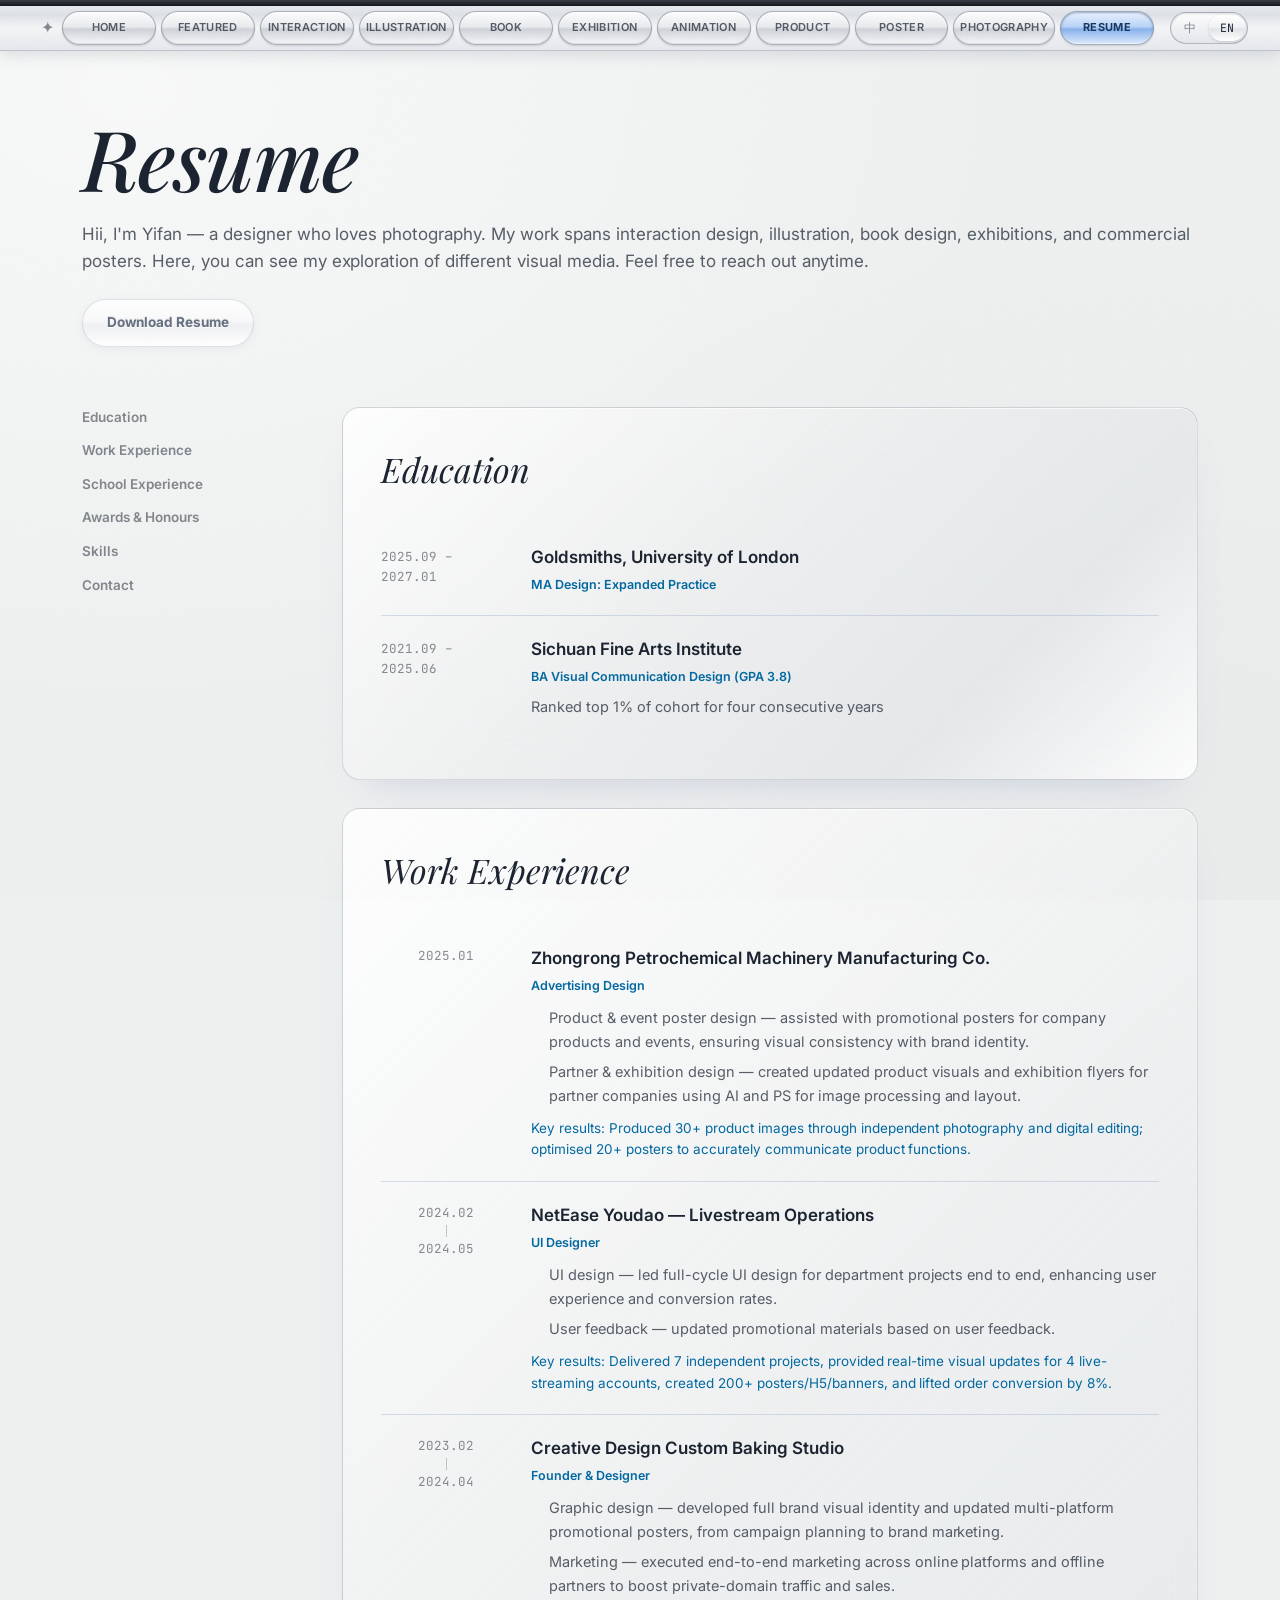
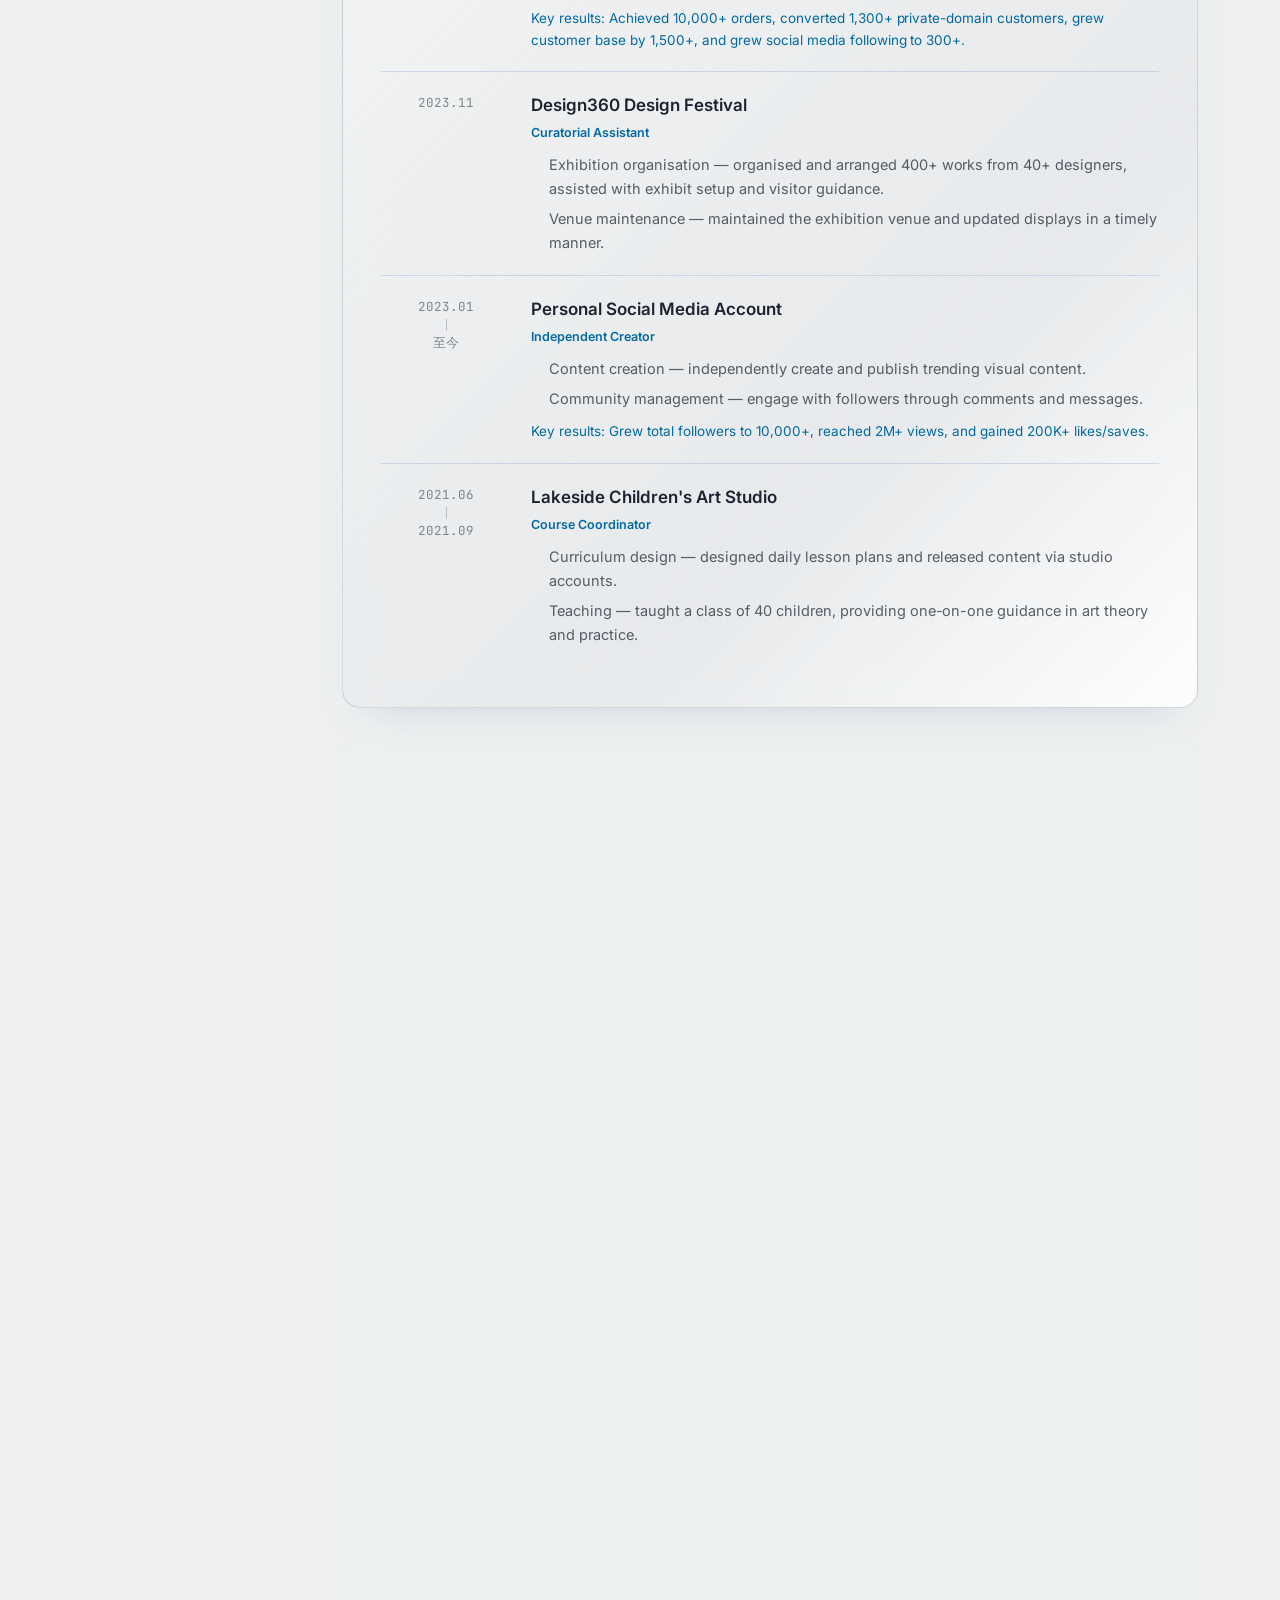
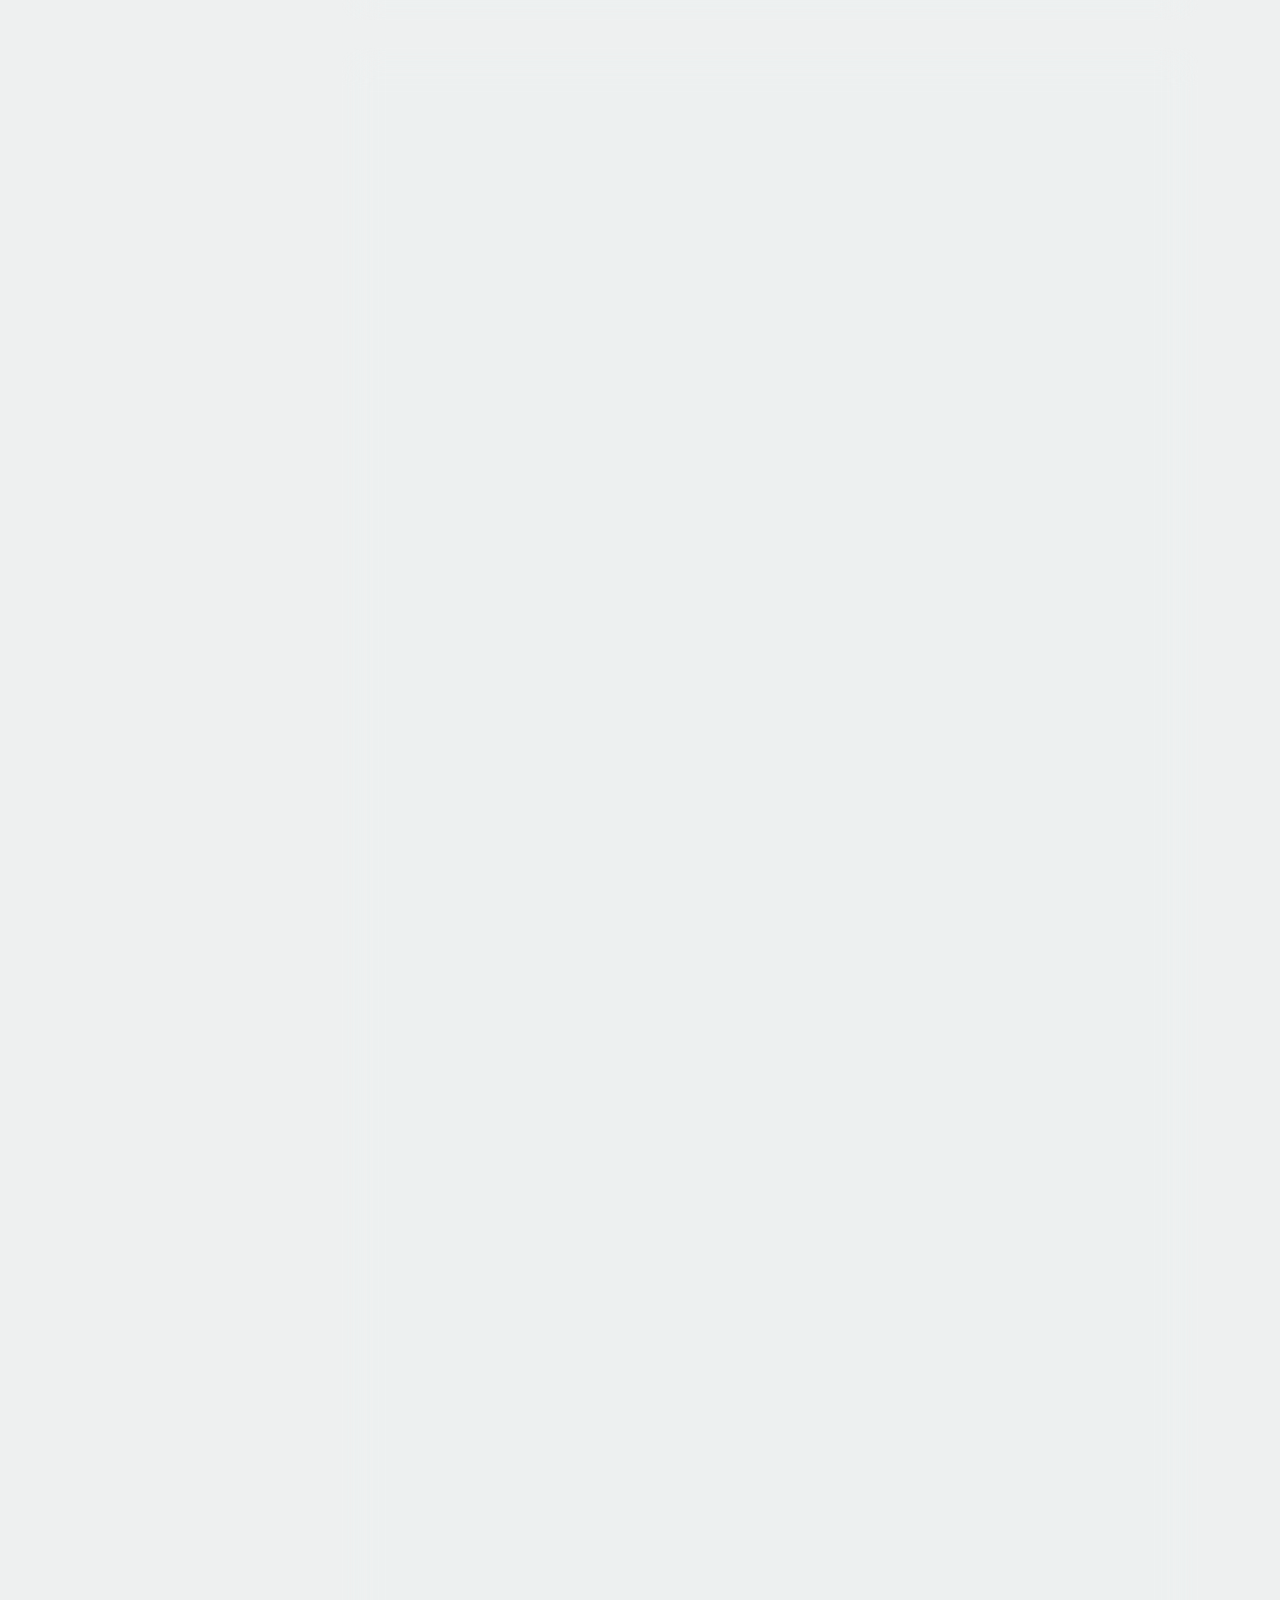
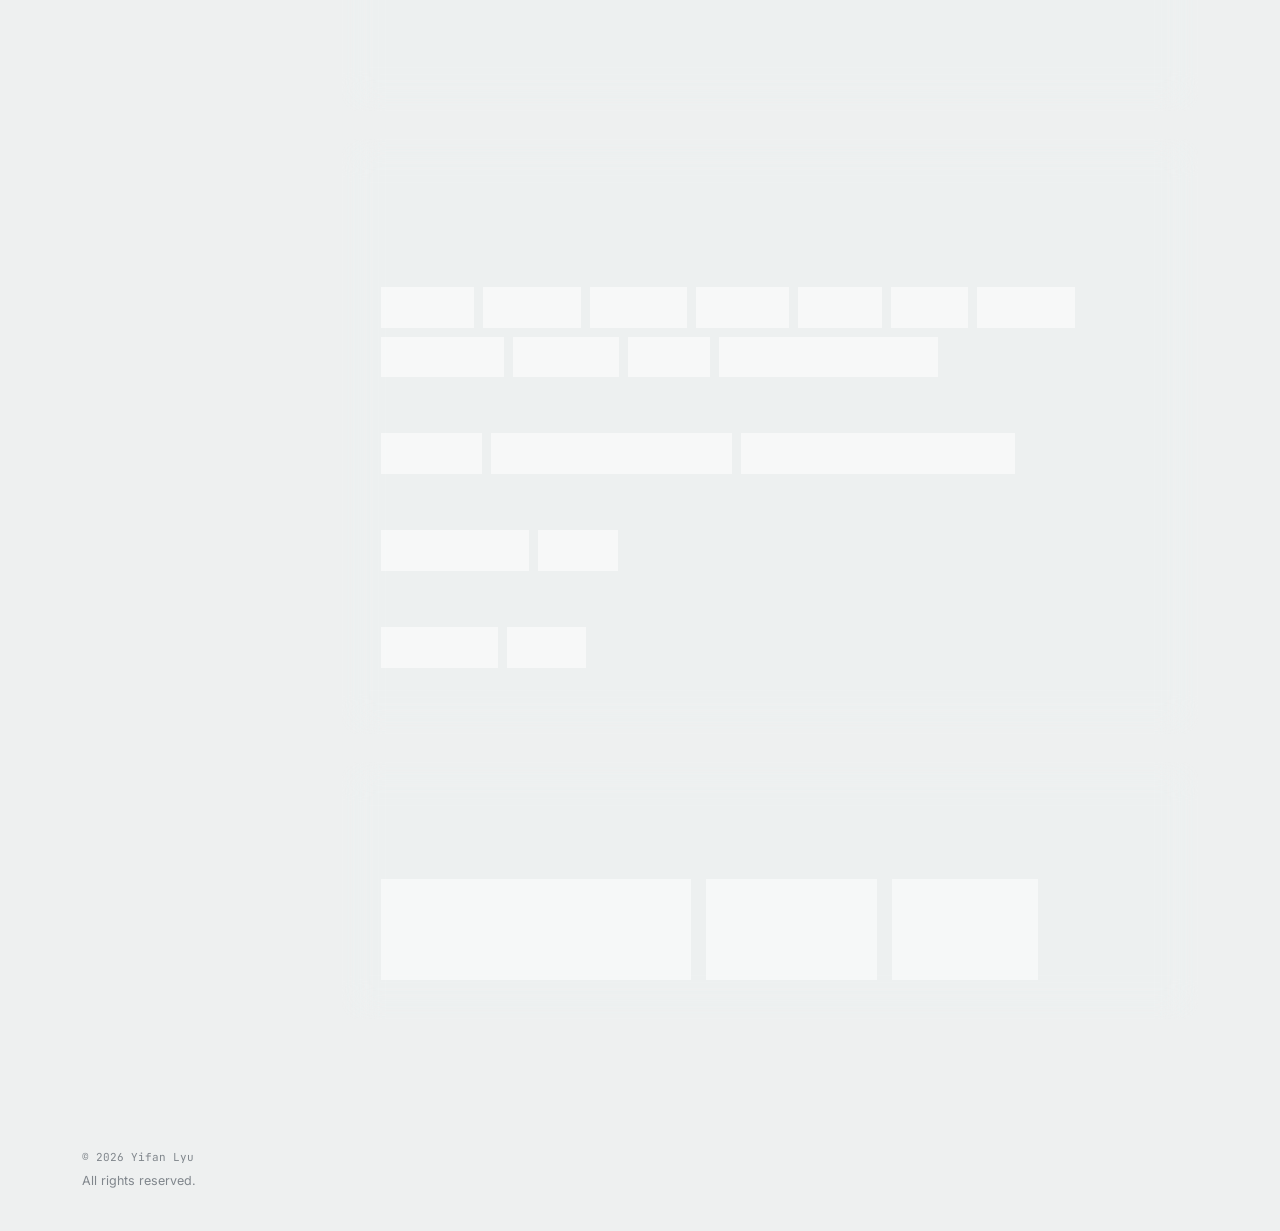
==== commit fffe4fb3: "v67: mobile hero swaps to a pre-composited static image (eliminates live-layering seam), project det" ====
--- a/about.html
+++ b/about.html
@@ -5,7 +5,7 @@
 <meta name="viewport" content="width=device-width, initial-scale=1.0">
 <title>Resume — Yifan Lyu</title>
 <meta name="description" content="Yifan Lyu: education, work experience, awards and contact.">
-<link rel="stylesheet" href="css/style.css?v=62">
+<link rel="stylesheet" href="css/style.css?v=67">
 </head>
 <body class="page-about">
 
@@ -130,9 +130,9 @@
   </div>
 </div>
 
-<script src="js/data.js?v=62"></script>
-<script src="js/main.js?v=62"></script>
-<script src="js/about.js?v=62"></script>
+<script src="js/data.js?v=67"></script>
+<script src="js/main.js?v=67"></script>
+<script src="js/about.js?v=67"></script>
 <script>document.getElementById("year").textContent = new Date().getFullYear();</script>
 </body>
 </html>
--- a/css/style.css
+++ b/css/style.css
@@ -20,7 +20,6 @@
   --accent-warm: #b91c1c;
   --accent-warm-border: rgba(185, 28, 28, .35);
   --accent-2: #38bdf8;
-  --cat-heading: #5b6fc4; /* single blue-violet used for category headings/folder names — not per-category, just one consistent color */
   --accent-pale: #e0f2fe;
   --accent-grad: linear-gradient(125deg, #7dd3fc 0%, #38bdf8 45%, #c084fc 100%);
   --purple: #6b21a8;
@@ -176,7 +175,13 @@
 .nav-links-simple { display: none; }
 @media (max-width: 980px) {
   .nav-links-cats { display: none; }
-  .nav-links-simple { display: flex; }
+  /* stretch to fill the row like nav-links-cats does — without this the
+     row is only ever as wide as its own content, so it visibly falls
+     short of the nav's right edge with the shorter Chinese labels (首页/
+     作品分类/精选项目/简历) even though the longer English ones happened
+     to reach close enough to look intentional. */
+  .nav-links-simple { display: flex; flex: 1; justify-content: space-evenly; min-width: 0; }
+  .nav-links-simple a { flex: 1; }
 }
 @media (max-width: 1180px) {
   .nav-links-cats a { padding: 0 4px; font-size: 10px; }
@@ -296,6 +301,8 @@
 .crt-scene { position: relative; width: min(1400px, 100%); z-index: 2; }
 .crt-wrap { position: relative; width: min(580px, 56vw); margin: 0 auto; z-index: 3; filter: drop-shadow(0 24px 40px rgba(20,40,20,.3)); }
 .crt-wrap img.crt-monitor-img { width: 100%; height: auto; display: block; }
+/* hidden on desktop — only swapped in on mobile below */
+.crt-wrap img.crt-mobile-static { display: none; width: 100%; height: auto; }
 
 .crt-screen {
   position: absolute; left: 17.23%; top: 18.39%; width: 63.87%; height: 46.78%;
@@ -435,6 +442,19 @@
    still gets the full scattered-window layout). */
 @media (max-width: 720px) {
   .scatter-windows { display: none; }
+  /* the live CSS-layered screen (blurred sky background + animated letter
+     pieces composited on top of the iBook photo) kept showing a seam at
+     the bottom of the screen in real mobile Safari across several rounds
+     of fixes, despite checking out cleanly in a pixel-accurate simulation
+     of the same CSS — something about how the browser actually composites
+     the blur/opacity/percentage-positioned layers together on that device
+     doesn't match the math. Rather than keep chasing it blind, mobile now
+     shows one pre-composited flat image instead (computer + sky + WELCOME
+     text baked into a single picture, generated the same way the working
+     simulation was) — nothing left to mis-layer. Desktop is untouched and
+     still gets the live animated version. */
+  .crt-monitor-img, .crt-screen { display: none; }
+  .crt-mobile-static { display: block; }
 }
 
 /* ---- bubble-density slider — sits on the lower part of the iBook screen
@@ -460,6 +480,10 @@
   width: 100px; accent-color: var(--accent);
 }
 .hero-bubble-slider .bubble-pct { min-width: 2.6em; text-align: right; font-weight: 700; color: var(--ink); }
+/* the 🫧 glyph was inheriting the pill's tiny 10.5px label size, which
+   flattens its fine overlapping-circle detail into a gray smudge — give it
+   its own larger, fully-opaque size so it actually reads as bubbles */
+.hero-bubble-slider .bubble-icon { font-size: 18px; line-height: 1; flex-shrink: 0; filter: none; opacity: 1; }
 
 /* ---- compact "System Protection"-style toast for the lead intro line —
    same crystal-glass material as .win ---- */
@@ -509,6 +533,10 @@
     position: absolute; left: 50%; top: 60%; transform: translateX(-50%) scale(.88);
     margin: 0; z-index: 5; font-size: 9px; padding: 3px 9px; gap: 5px;
   }
+  /* the whole pill (icon included) already shrinks 12% from the scale(.88)
+     above — bump the icon's own pre-scale size so it still reads clearly
+     post-scale instead of shrinking twice. */
+  .hero-bubble-slider .bubble-icon { font-size: 22px; }
   .hero-bubble-slider input[type="range"] { width: 64px; }
 }
 
@@ -555,9 +583,7 @@
 .cat-group-head h3 {
   font-family: var(--serif); font-style: italic; font-weight: 500;
   font-size: clamp(22px, 2.6vw, 30px);
-  /* one consistent blue-violet instead of flat black — kept to a single
-     color (not per-category) so the list doesn't turn into a rainbow */
-  color: var(--cat-heading);
+  color: var(--ink);
 }
 .cat-group-head .cat-en { font-family: var(--mono); font-size: 11.5px; color: var(--ink-50); text-transform: uppercase; letter-spacing: .06em; }
 
@@ -600,25 +626,41 @@
    layered over it for real depth. Lifts and tilts open (with a colored
    glow in the category's own color) on hover. */
 .cat-tile-icon {
-  width: 96px; aspect-ratio: 100 / 78; margin: 0 auto 12px;
+  position: relative;
+  width: 96px; aspect-ratio: 100 / 96; margin: 0 auto 12px;
   filter: drop-shadow(0 10px 14px rgba(150,110,10,.28));
   transition: transform .3s cubic-bezier(.2,.8,.2,1), filter .3s;
   transform-origin: 50% 100%;
 }
-.cat-tile-icon-svg { width: 100%; height: 100%; display: block; opacity: .88; }
+/* preserveAspectRatio="none" lets the folder stretch to the taller box
+   above (was a flat 100:78, now 100:96) instead of letterboxing inside
+   it — a proper less-squashed folder rather than a flat icon floating in
+   extra empty space. */
+.cat-tile-icon-svg { position: relative; z-index: 1; width: 100%; height: 100%; display: block; opacity: .88; }
 .cat-tile:hover .cat-tile-icon {
   transform: scale(1.08) rotate(-3deg) translateY(-3px);
   filter: drop-shadow(0 16px 22px var(--tile-c, rgba(150,110,10,.4)));
 }
 .cat-tile-folder { position: relative; z-index: 2; }
+/* the number sits in the folder's own bottom-left corner, on top of the
+   icon (after the svg in DOM order — see folderSvg()/renderCategoryTiles()
+   in gallery.js) as a small white badge rather than a separate metallic
+   line of text above the folder name */
 .cat-tile-num {
+  position: absolute; left: 9px; bottom: 7px; z-index: 2;
   font-family: var(--serif); font-style: italic; font-weight: 700;
-  font-size: clamp(19px, 1.7vw, 23px); margin-bottom: 4px;
-  background: var(--metal-grad); background-clip: text; -webkit-background-clip: text;
-  color: transparent; -webkit-text-fill-color: transparent;
-  filter: drop-shadow(0 1px 1px rgba(20,24,30,.15));
-}
-.cat-tile-name { font-family: var(--serif); font-weight: 500; font-size: 15.5px; color: var(--cat-heading); }
+  font-size: clamp(16px, 1.5vw, 19px); line-height: 1;
+  /* dark amber instead of white, and multiply-blended into the folder's
+     own gold gradient underneath (rather than a flat opaque badge sitting
+     on top of it) — the number now darkens whatever folder-material tone
+     is already there, reading as printed onto the paper instead of a
+     separate sticker pasted over a separate layer. */
+  color: #7a4400;
+  mix-blend-mode: multiply;
+  opacity: .85;
+  pointer-events: none;
+}
+.cat-tile-name { font-family: var(--serif); font-weight: 500; font-size: 15.5px; color: var(--ink); }
 .cat-tile-en { margin-top: 4px; font-family: var(--mono); font-size: 10.5px; text-transform: uppercase; letter-spacing: .07em; color: var(--ink-50); }
 
 @media (max-width: 900px) {
@@ -814,9 +856,41 @@
    divider, end date — sitting right above the title. Education keeps its
    desktop layout at every width, per scope. */
 @media (max-width: 640px) {
+  /* flex column, not grid: every direct child (date row, then the
+     title/role/bullets/result block) stacks at the same left edge with
+     one consistent gap, instead of relying on each element's own
+     independent margin-top (which drifted out of sync). */
   #work-list .timeline-item,
   #research-list .timeline-item {
-    grid-template-columns: 1fr; gap: 4px;
+    display: flex; flex-direction: column; align-items: flex-start;
+    grid-template-columns: none; gap: 6px; text-align: left;
+  }
+  #work-list .timeline-item > div,
+  #research-list .timeline-item > div {
+    display: flex; flex-direction: column; align-items: flex-start;
+    width: 100%; gap: 4px; text-align: left;
+  }
+  #work-list .timeline-title,
+  #research-list .timeline-title,
+  #work-list .timeline-role,
+  #research-list .timeline-role,
+  #work-list .timeline-note,
+  #research-list .timeline-note,
+  #work-list .timeline-result,
+  #research-list .timeline-result {
+    margin-top: 0; width: 100%;
+  }
+  /* on a phone, title + role + bullets + result stacked tight together read
+     as "everything is blue" when role and result both carry the desktop
+     accent color — keep that blue on just the bullets (the actual "what I
+     did" responsibility text the color was requested for) and bring role
+     + result back to plain ink, so the block reads black-with-blue-accents
+     again instead of solid blue. */
+  #work-list .timeline-role,
+  #research-list .timeline-role,
+  #work-list .timeline-result,
+  #research-list .timeline-result {
+    color: var(--ink);
   }
   #work-list .timeline-period-stacked,
   #research-list .timeline-period-stacked {
@@ -826,6 +900,22 @@
   #work-list .timeline-period-stacked .tp-sep,
   #research-list .timeline-period-stacked .tp-sep {
     width: 12px; height: 1px;
+  }
+  /* bullet list: drop the default 18px marker indent (it was the one
+     piece of content NOT flush with the title/role/date above it) and
+     use a tight hanging dash instead, so the text itself lines up. The
+     blue tint still pulls "what I did" apart from the plain gray notes. */
+  #work-list .timeline-bullets,
+  #research-list .timeline-bullets {
+    margin: 2px 0 0; padding-left: 0; list-style: none; width: 100%;
+  }
+  #work-list .timeline-bullets li,
+  #research-list .timeline-bullets li {
+    position: relative; padding-left: 13px; color: var(--accent);
+  }
+  #work-list .timeline-bullets li::before,
+  #research-list .timeline-bullets li::before {
+    content: "\2013"; position: absolute; left: 0; top: 0;
   }
 }
 .timeline-bullets li:last-child { margin-bottom: 0; }
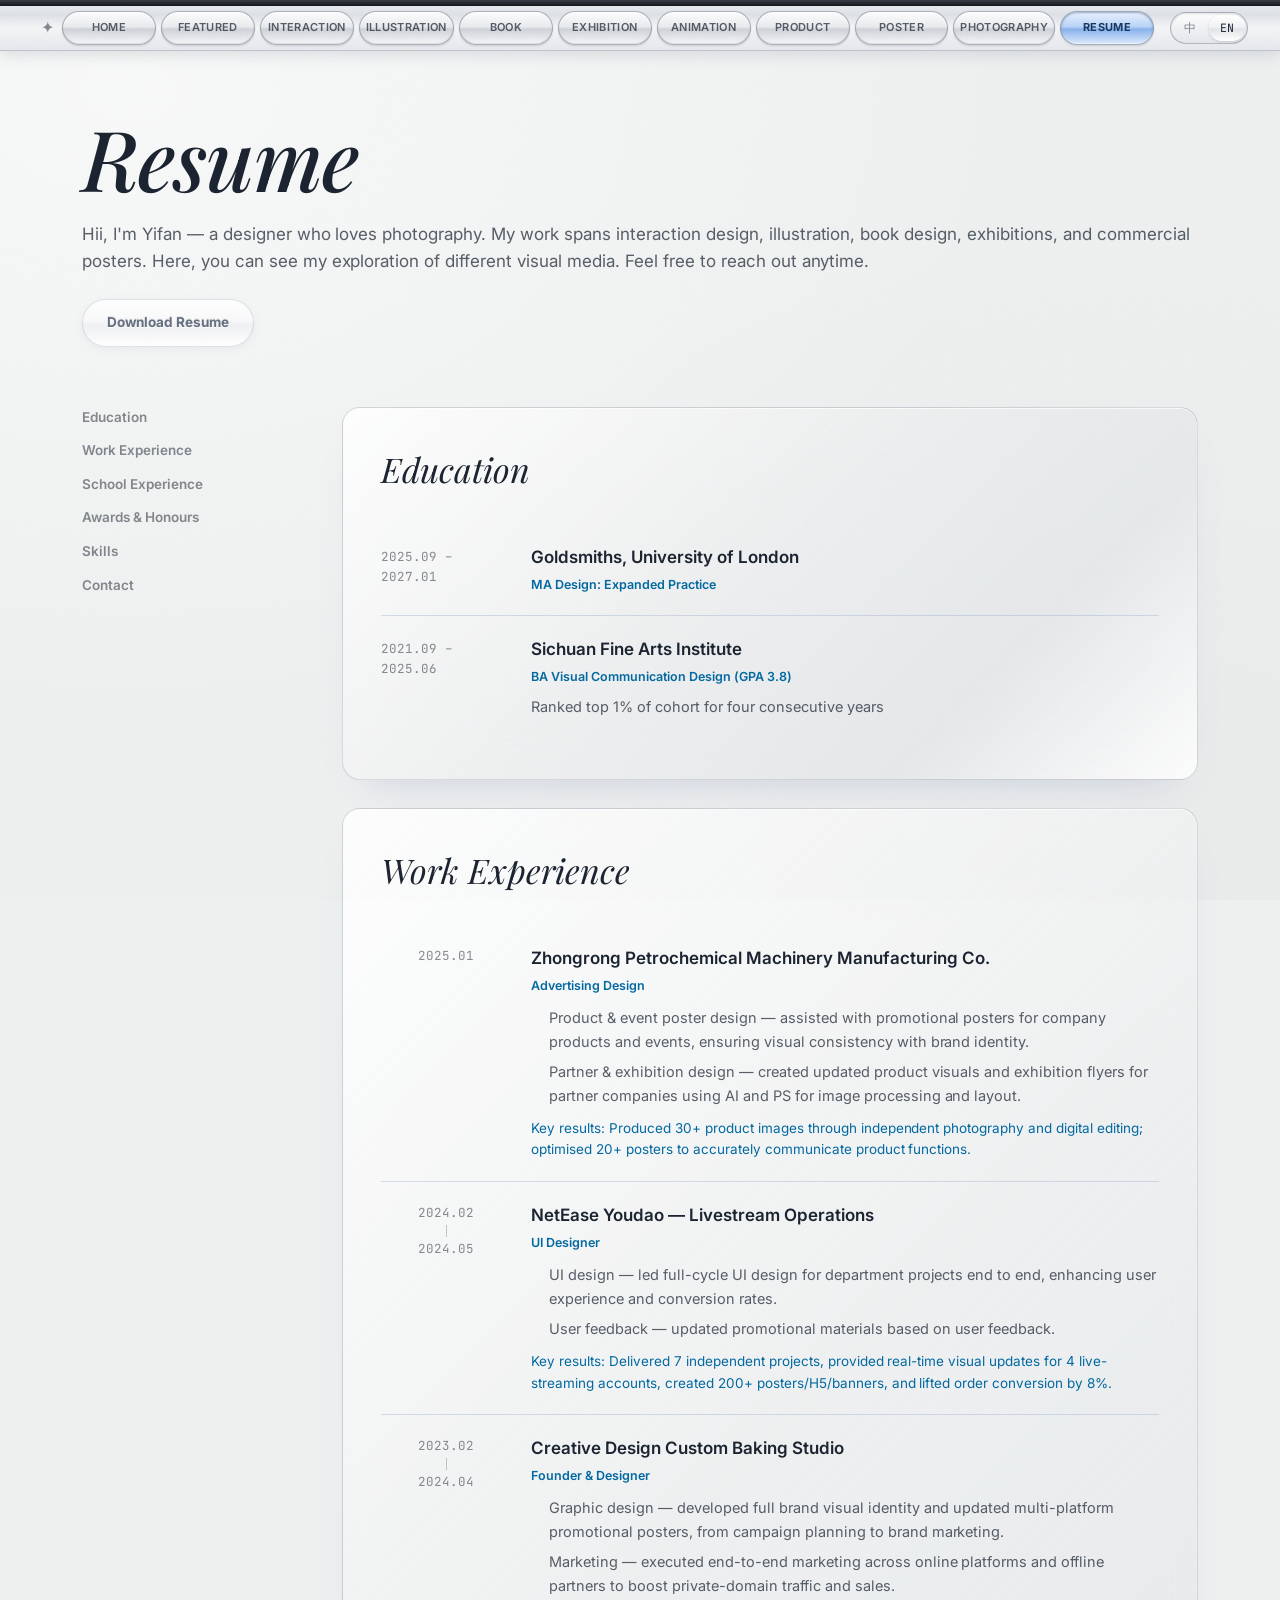
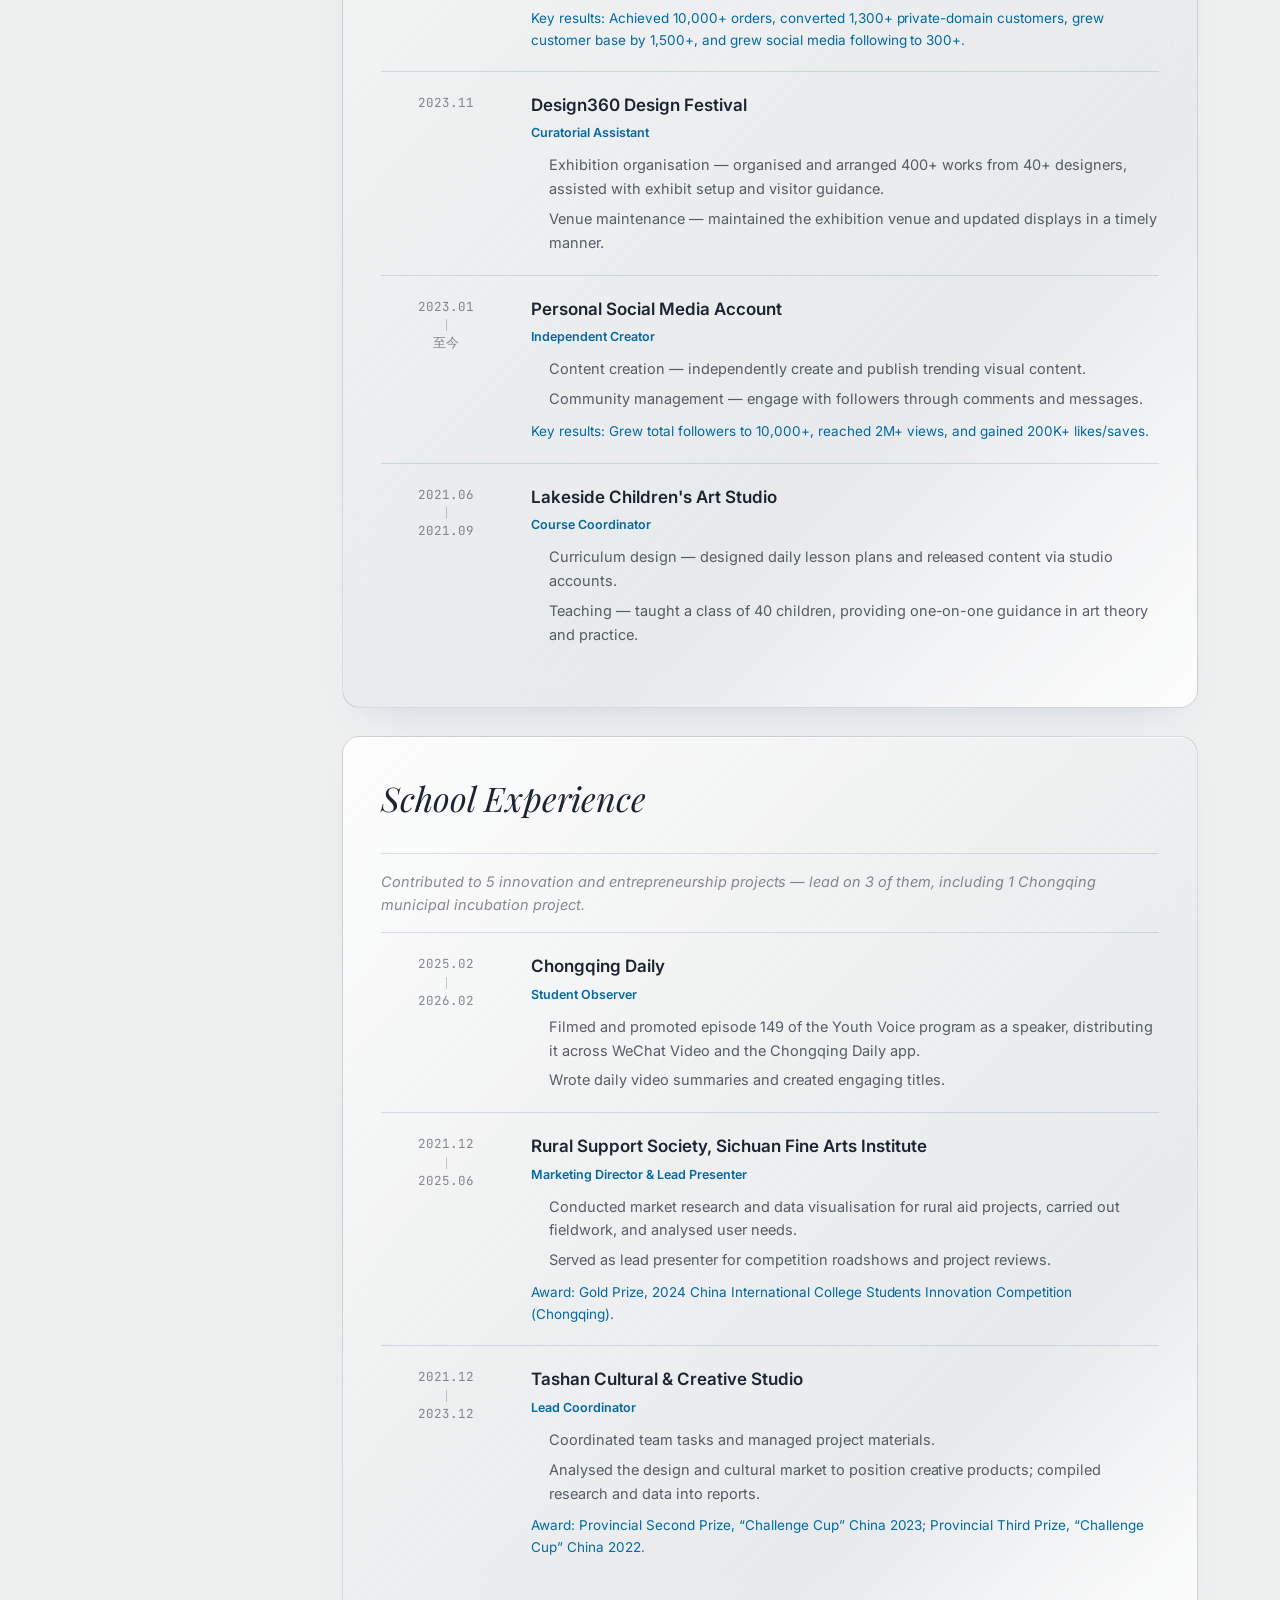
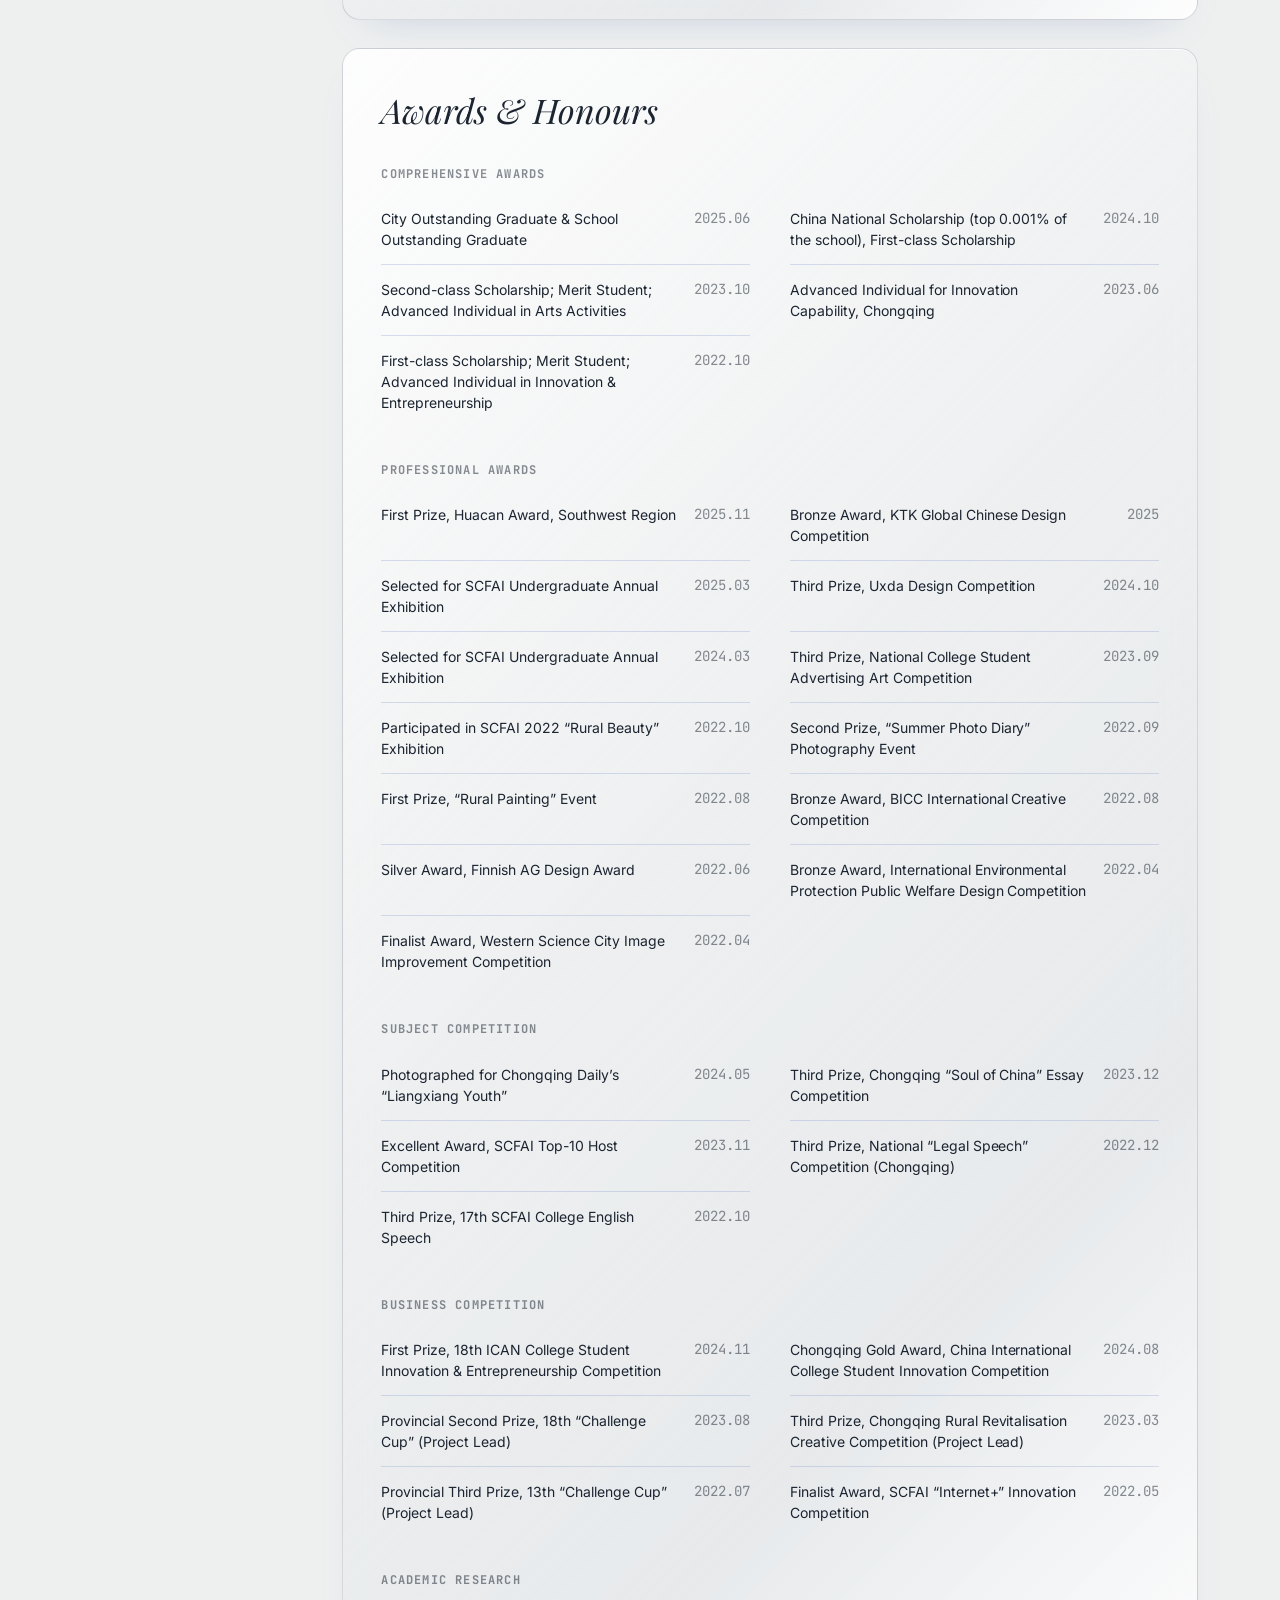
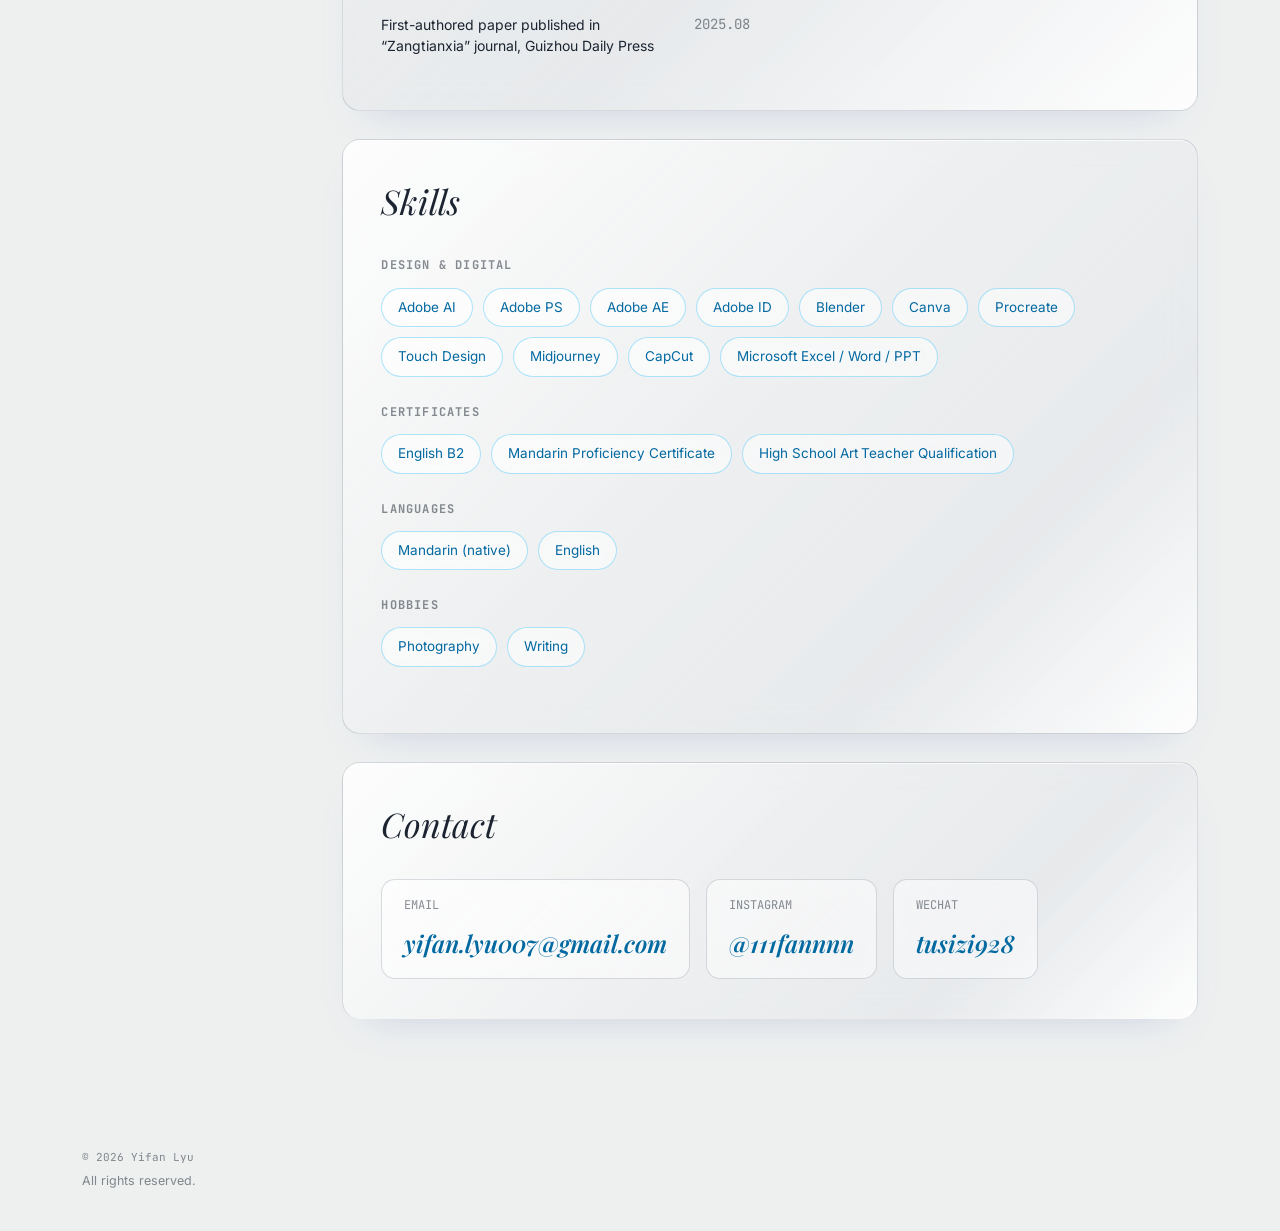
==== commit 4bc1558b: "v68: restore mobile letter animation on clean static base, lighten+add sheen to folder numbers, towe" ====
--- a/about.html
+++ b/about.html
@@ -5,7 +5,7 @@
 <meta name="viewport" content="width=device-width, initial-scale=1.0">
 <title>Resume — Yifan Lyu</title>
 <meta name="description" content="Yifan Lyu: education, work experience, awards and contact.">
-<link rel="stylesheet" href="css/style.css?v=67">
+<link rel="stylesheet" href="css/style.css?v=68">
 </head>
 <body class="page-about">
 
@@ -130,9 +130,9 @@
   </div>
 </div>
 
-<script src="js/data.js?v=67"></script>
-<script src="js/main.js?v=67"></script>
-<script src="js/about.js?v=67"></script>
+<script src="js/data.js?v=68"></script>
+<script src="js/main.js?v=68"></script>
+<script src="js/about.js?v=68"></script>
 <script>document.getElementById("year").textContent = new Date().getFullYear();</script>
 </body>
 </html>
--- a/css/style.css
+++ b/css/style.css
@@ -442,19 +442,18 @@
    still gets the full scattered-window layout). */
 @media (max-width: 720px) {
   .scatter-windows { display: none; }
-  /* the live CSS-layered screen (blurred sky background + animated letter
-     pieces composited on top of the iBook photo) kept showing a seam at
-     the bottom of the screen in real mobile Safari across several rounds
-     of fixes, despite checking out cleanly in a pixel-accurate simulation
-     of the same CSS — something about how the browser actually composites
-     the blur/opacity/percentage-positioned layers together on that device
-     doesn't match the math. Rather than keep chasing it blind, mobile now
-     shows one pre-composited flat image instead (computer + sky + WELCOME
-     text baked into a single picture, generated the same way the working
-     simulation was) — nothing left to mis-layer. Desktop is untouched and
-     still gets the live animated version. */
-  .crt-monitor-img, .crt-screen { display: none; }
+  /* the seam turned out to live in ibook.webp itself — its baked-in
+     screen wallpaper (sky+grass) peeking past our overlay's edges — not
+     in the letters. Swap just the photo for a version with a guaranteed-
+     clean sky already baked into its screen area (crt-mobile-static),
+     and drop .crt-screen's own background/blur layer since that photo
+     now handles the backdrop — leaving only the animated WELCOME letters
+     to render live on top, same as desktop. */
+  .crt-monitor-img { display: none; }
   .crt-mobile-static { display: block; }
+  .crt-screen { background: transparent; align-items: center; }
+  .crt-screen::before { display: none; }
+  .welcome-3d-wrap { width: 108%; flex-shrink: 0; margin-top: 0; }
 }
 
 /* ---- bubble-density slider — sits on the lower part of the iBook screen
@@ -650,14 +649,16 @@
   position: absolute; left: 9px; bottom: 7px; z-index: 2;
   font-family: var(--serif); font-style: italic; font-weight: 700;
   font-size: clamp(16px, 1.5vw, 19px); line-height: 1;
-  /* dark amber instead of white, and multiply-blended into the folder's
-     own gold gradient underneath (rather than a flat opaque badge sitting
-     on top of it) — the number now darkens whatever folder-material tone
-     is already there, reading as printed onto the paper instead of a
-     separate sticker pasted over a separate layer. */
-  color: #7a4400;
+  /* lighter amber, still multiply-blended into the folder's own gold
+     gradient underneath so it reads as printed onto the material rather
+     than a badge sitting on top of it — plus a soft light highlight
+     above the ink (a thin white text-shadow) for a bit of embossed sheen,
+     so the number itself catches light like the rest of the glossy
+     folder instead of looking flat. */
+  color: #c9862e;
+  text-shadow: 0 -1px 0 rgba(255,255,255,.55), 0 1px 1px rgba(120,70,10,.25);
   mix-blend-mode: multiply;
-  opacity: .85;
+  opacity: .8;
   pointer-events: none;
 }
 .cat-tile-name { font-family: var(--serif); font-weight: 500; font-size: 15.5px; color: var(--ink); }
